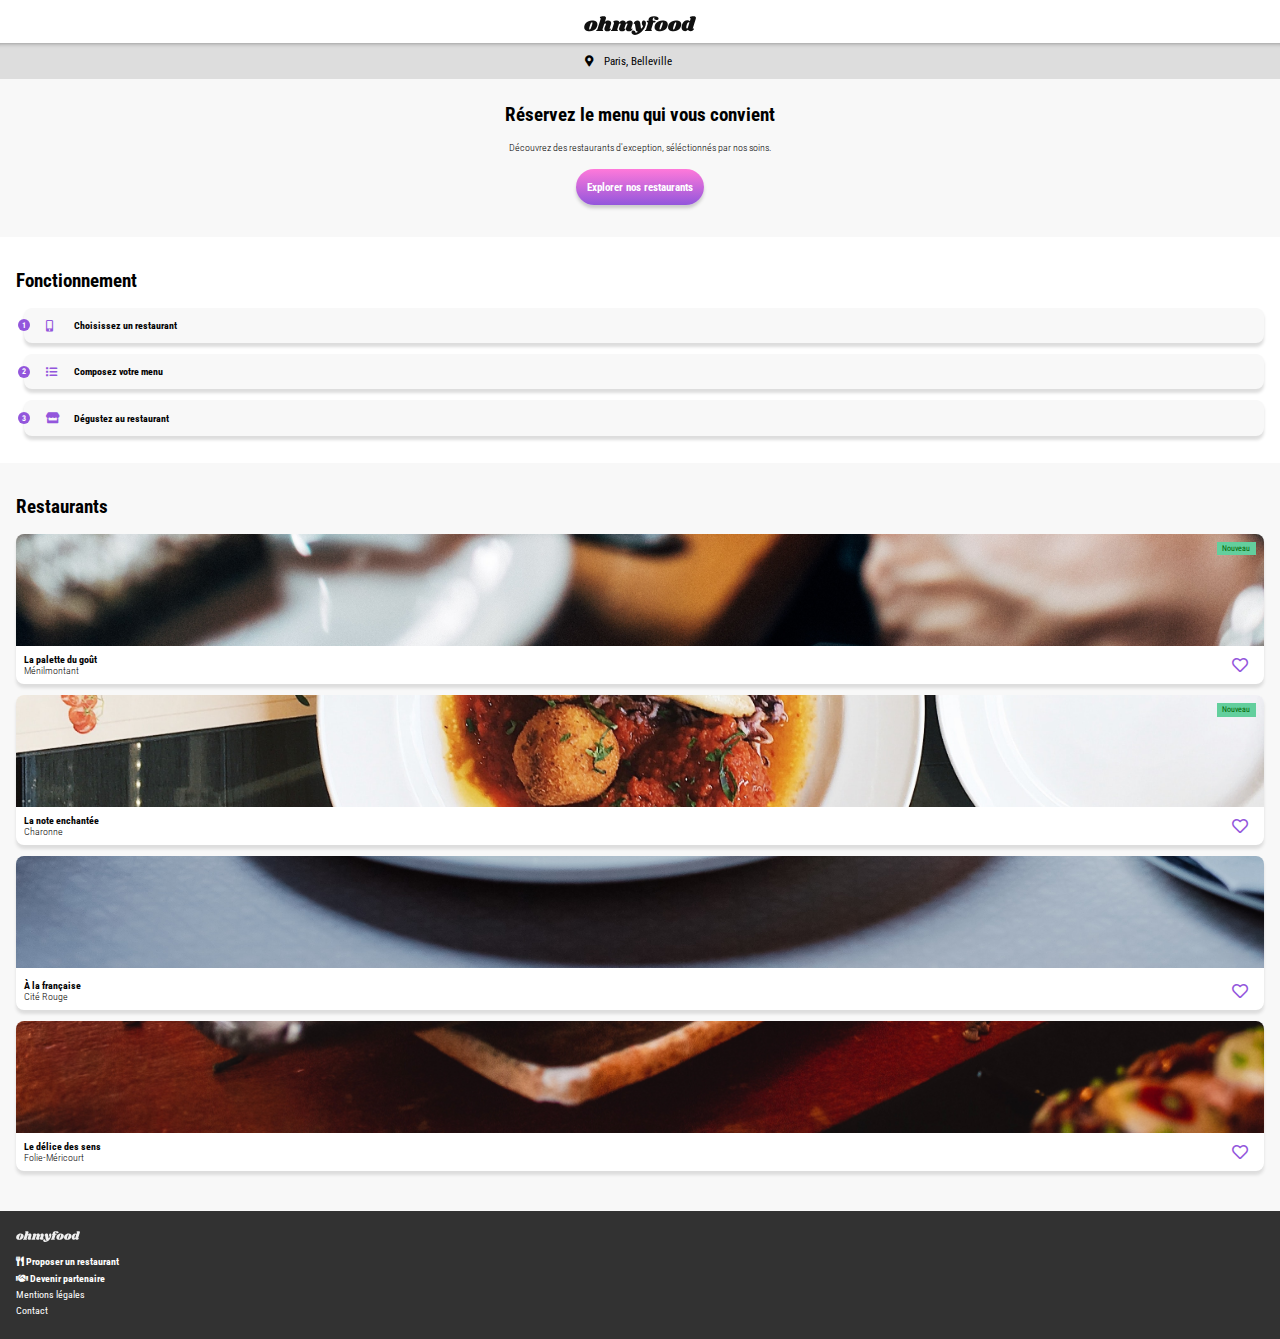
==== index.html @ a422af24 "Accueil-Menu: html/css mobile view" ====
<!doctype html>
<html lang="fr">

<head>
    <meta charset="utf-8">
    <meta name="viewport" content="width=device-width, initial-scale=1">
    <title>Ohmyfood!</title>
    <link rel="stylesheet" href="https://cdnjs.cloudflare.com/ajax/libs/font-awesome/5.15.4/css/all.min.css"
        integrity="sha512-1ycn6IcaQQ40/MKBW2W4Rhis/DbILU74C1vSrLJxCq57o941Ym01SwNsOMqvEBFlcgUa6xLiPY/NS5R+E6ztJQ=="
        crossorigin="anonymous" />
    <link rel="preconnect" href="https://fonts.googleapis.com">
    <link rel="preconnect" href="https://fonts.gstatic.com" crossorigin>
    <link
        href="https://fonts.googleapis.com/css2?family=Roboto:wght@100;300;400;500;700;900&family=Shrikhand&display=swap"
        rel="stylesheet">
    <link rel="stylesheet" href="style.css">
</head>

<body>
    <header>
        <div class="nav">
            <img class="nav_logo" src="images/logo/ohmyfood@2x.svg" alt="logo Ohmyfood">
        </div>
        <div class="localisation">
            <i class="fas fa-map-marker-alt"></i>
            Paris, Belleville
        </div>
    </header>
    <main>
        <section id="explorer">
            <div class="title">
                <h2>Réservez le menu qui vous convient</h2>
                <p>Découvrez des restaurants d'exception, séléctionnés par nos soins.</p>
            </div>
            <a class="btn" href="#restaurants">Explorer nos restaurants</a>
        </section>
        <section id="fonctionnement">
            <h2>Fonctionnement</h2>
            <div class="fonctionnement_div">
                <span class="circle">1</span>
                <i class="fas fa-mobile-alt"></i>
                <h3>Choisissez un restaurant</h3>
            </div>
            <div class="fonctionnement_div">
                <span class="circle">2</span>
                <i class="fas fa-list"></i>
                <h3>Composez votre menu</h3>
            </div>
            <div class="fonctionnement_div">
                <span class="circle">3</span>
                <i class="fas fa-store"></i>
                <h3>Dégustez au restaurant</h3>
            </div>
        </section>
        <section id="restaurants">
            <h2>Restaurants</h2>
            <div class="restaurants">
                <div class="restaurants_card">
                    <div class="restaurants_card_new">
                        Nouveau
                    </div>
                    <img class="restaurants_card_image" src="images/restaurants/jay-wennington-N_Y88TWmGwA-unsplash.jpg"
                        alt="images La palette du goût">
                    <div class="restaurants_card_info">
                        <div class="restaurants_card_info_text">
                            <h3>La palette du goût</h3>
                            <p>Ménilmontant</p>
                        </div>
                        <i class="far fa-heart hrt"><span class="fas fa-heart hrts"></span></i>
                    </div>
                </div>
                <div class="restaurants_card">
                    <div class="restaurants_card_new">
                        Nouveau
                    </div>
                    <img class="restaurants_card_image center" src="images/restaurants/stil-u2Lp8tXIcjw-unsplash.jpg"
                        alt="images La palette du goût">
                    <div class="restaurants_card_info">
                        <div class="restaurants_card_info_text">
                            <h3>La note enchantée</h3>
                            <p>Charonne</p>
                        </div>
                        <i class="far fa-heart hrt"><span class="fas fa-heart hrts"></span></i>
                    </div>
                </div>
                <div class="restaurants_card">
                    <a href="À_la_française.html">
                    <img class="restaurants_card_image" src="images/restaurants/toa-heftiba-DQKerTsQwi0-unsplash.jpg"
                        alt="images La palette du goût">
                    </a>
                    <div class="restaurants_card_info">
                        <a href="À_la_française.html">
                        <div class="restaurants_card_info_text">
                            <h3>À la française</h3>
                            <p>Cité Rouge</p>
                        </div>
                        </a>
                        <i class="far fa-heart hrt"><span class="fas fa-heart hrts"></span></i>
                    </div>
                </div>
                <div class="restaurants_card">
                    <img class="restaurants_card_image"
                        src="images/restaurants/louis-hansel-shotsoflouis-qNBGVyOCY8Q-unsplash.jpg"
                        alt="images La palette du goût">
                    <div class="restaurants_card_info">
                        <div class="restaurants_card_info_text">
                            <h3>Le délice des sens</h3>
                            <p>Folie-Méricourt</p>
                        </div>
                        <i class="far fa-heart hrt"><span class="fas fa-heart hrts"></span></i>
                    </div>
                </div>
            </div>
        </section>
    </main>
    <footer>
        <img src="images/logo/ohmyfood@2x.svg" alt="logo Ohmyfood">
        <ul>
            <li><b><i class="fas fa-utensils"></i> Proposer un restaurant</b></li>
            <li><b><i class="fas fa-handshake"></i> Devenir partenaire</b></li>
            <li>Mentions légales</li>
            <li><a href="mailto:contact@ohmyfood.com">Contact</a></li>
        </ul>
    </footer>
</body>

</html>
---- style.css ----
body {
  margin: 0;
  font-family: Roboto, sans-serif;
  font-stretch: condensed;
}

h2 {
  font-size: 1.2em;
}

h3 {
  font-size: 0.6em;
  margin: 0;
}

p {
  font-size: 0.6em;
  font-weight: 300;
  margin: 0;
}

.nav {
  display: -webkit-box;
  display: -ms-flexbox;
  display: flex;
  -webkit-box-pack: center;
      -ms-flex-pack: center;
          justify-content: center;
  position: relative;
}

.nav i {
  position: absolute;
  left: 1em;
  top: 1.5em;
  color: black;
  font-size: 0.8em;
}

.nav_logo {
  width: 7em;
  padding: 1em 0 0.5em 0;
}

.localisation {
  display: -webkit-box;
  display: -ms-flexbox;
  display: flex;
  background-color: #dddddd;
  -webkit-box-shadow: 0 0.5em 0.5em -0.5em gray inset;
          box-shadow: 0 0.5em 0.5em -0.5em gray inset;
  padding: 1em 2em 1em 0;
  -webkit-box-pack: center;
      -ms-flex-pack: center;
          justify-content: center;
  gap: 1em;
  font-size: 0.7em;
}

main {
  margin: 0;
}

#explorer {
  display: -webkit-box;
  display: -ms-flexbox;
  display: flex;
  -webkit-box-orient: vertical;
  -webkit-box-direction: normal;
      -ms-flex-direction: column;
          flex-direction: column;
  -webkit-box-pack: center;
      -ms-flex-pack: center;
          justify-content: center;
  text-align: center;
  background-color: #f8f8f8;
  padding: 0.5em 1.5em 2em 1.5em;
}

a {
  text-decoration: none;
  color: inherit;
}

.btn {
  color: white;
  font-size: 0.7em;
  font-weight: bold;
  padding: 1em;
  margin: auto;
  margin-top: 1.5em;
  border-radius: 2em;
  background: -webkit-gradient(linear, left top, left bottom, from(#FF79DA), to(#9356DC));
  background: linear-gradient(#FF79DA, #9356DC);
  -webkit-box-shadow: 0 0.3em 0.3em 0em #cccccc;
          box-shadow: 0 0.3em 0.3em 0em #cccccc;
  -webkit-transition: 0.3s ease;
  transition: 0.3s ease;
}

.btn:hover {
  -webkit-transition: 0.3s ease;
  transition: 0.3s ease;
  opacity: 0.8;
  -webkit-box-shadow: 0 0.3em 0.3em 0em #aaaaaa;
          box-shadow: 0 0.3em 0.3em 0em #aaaaaa;
}

#fonctionnement {
  padding: 1em;
  display: -webkit-box;
  display: -ms-flexbox;
  display: flex;
  -webkit-box-orient: vertical;
  -webkit-box-direction: normal;
      -ms-flex-direction: column;
          flex-direction: column;
}

.fonctionnement_div {
  display: -webkit-box;
  display: -ms-flexbox;
  display: flex;
  -webkit-box-align: center;
      -ms-flex-align: center;
          align-items: center;
  gap: 1em;
  border-radius: 0.5em;
  background-color: #f8f8f8;
  -webkit-box-shadow: 0 0.2em 0.2em 0 #dddddd;
          box-shadow: 0 0.2em 0.2em 0 #dddddd;
  height: 2.2em;
  margin-bottom: 0.7em;
  margin-left: 0.5em;
  -webkit-transition: 0.3s ease;
  transition: 0.3s ease;
}

.fonctionnement_div .circle {
  margin-left: -0.7em;
  width: 1.5em;
  height: 1.5em;
  border-radius: 1em;
  background-color: #9356DC;
  display: -webkit-box;
  display: -ms-flexbox;
  display: flex;
  -webkit-box-align: center;
      -ms-flex-align: center;
          align-items: center;
  -webkit-box-pack: center;
      -ms-flex-pack: center;
          justify-content: center;
  color: white;
  font-weight: bold;
  font-size: 0.5em;
}

.fonctionnement_div i {
  width: 1em;
  color: #9356DC;
  font-size: 0.7em;
}

.fonctionnement_div:hover {
  -webkit-box-shadow: 0 0.2em 0.2em 0 #cccccc;
          box-shadow: 0 0.2em 0.2em 0 #cccccc;
  -webkit-transition: 0.3s ease;
  transition: 0.3s ease;
  background-color: #9356DC33;
}

#restaurants {
  background-color: #f8f8f8;
  padding: 1em;
  padding-bottom: 2.5em;
  display: -webkit-box;
  display: -ms-flexbox;
  display: flex;
  -webkit-box-orient: vertical;
  -webkit-box-direction: normal;
      -ms-flex-direction: column;
          flex-direction: column;
}

.restaurants {
  display: -webkit-box;
  display: -ms-flexbox;
  display: flex;
  -webkit-box-orient: vertical;
  -webkit-box-direction: normal;
      -ms-flex-direction: column;
          flex-direction: column;
  gap: 0.7em;
}

.restaurants_card {
  border-radius: 0.5em;
  display: -webkit-box;
  display: -ms-flexbox;
  display: flex;
  -webkit-box-orient: vertical;
  -webkit-box-direction: normal;
      -ms-flex-direction: column;
          flex-direction: column;
  width: 100%;
  position: relative;
  background-color: white;
  -webkit-box-shadow: 0 0.2em 0.2em 0 #dddddd;
          box-shadow: 0 0.2em 0.2em 0 #dddddd;
  -webkit-transition: 0.3s ease;
  transition: 0.3s ease;
}

.restaurants_card_new {
  position: absolute;
  background-color: #63cf9d;
  color: darkgreen;
  font-size: 0.5em;
  padding: 0.3em 0.7em;
  -webkit-box-align: center;
      -ms-flex-align: center;
          align-items: center;
  top: 1em;
  right: 1em;
}

.restaurants_card_image {
  border-top-left-radius: 0.5em;
  border-top-right-radius: 0.5em;
  width: 100%;
  height: 7em;
  -webkit-box-sizing: border-box;
          box-sizing: border-box;
  -o-object-fit: cover;
     object-fit: cover;
  -o-object-position: bottom;
     object-position: bottom;
}

.restaurants_card_image.center {
  -o-object-position: 0 60%;
     object-position: 0 60%;
}

.restaurants_card_info {
  display: -webkit-box;
  display: -ms-flexbox;
  display: flex;
  -webkit-box-pack: justify;
      -ms-flex-pack: justify;
          justify-content: space-between;
  padding: 0.5em 1em 0.5em 0.5em;
  -webkit-box-align: center;
      -ms-flex-align: center;
          align-items: center;
}

.restaurants_card_info_text {
  color: black;
}

.restaurants_card:hover {
  -webkit-box-shadow: 0 0.2em 0.2em 0 #cccccc;
          box-shadow: 0 0.2em 0.2em 0 #cccccc;
  -webkit-transition: 0.3s ease;
  transition: 0.3s ease;
}

.fa-heart {
  color: #9356DC;
  cursor: pointer;
  position: relative;
}

.fa-heart .hrts {
  position: absolute;
  -webkit-transform: scale(0);
          transform: scale(0);
  left: 0;
  -webkit-transition: 0.3s ease;
  transition: 0.3s ease;
}

.fa-heart:hover .hrts {
  -webkit-transform: scale(1);
          transform: scale(1);
  -webkit-transition: 0.3s ease;
  transition: 0.3s ease;
}

footer {
  background-color: #323232;
  color: white;
  padding: 1em;
  height: 6em;
}

footer img {
  -webkit-filter: invert(100%);
          filter: invert(100%);
  width: 4em;
}

footer ul {
  margin: 0.5em 0;
  padding: 0;
}

footer li {
  list-style: none;
  font-size: 0.6em;
  line-height: 1.7em;
  color: white;
}

.menu_image {
  width: 100%;
  -webkit-box-sizing: border-box;
          box-sizing: border-box;
  -o-object-fit: cover;
     object-fit: cover;
}

.menu {
  padding: 1em;
  display: -webkit-box;
  display: -ms-flexbox;
  display: flex;
  -webkit-box-orient: vertical;
  -webkit-box-direction: normal;
      -ms-flex-direction: column;
          flex-direction: column;
  margin-top: -2em;
  background-color: #f8f8f8;
  border-top-left-radius: 2em;
  border-top-right-radius: 2em;
  position: relative;
}

.menu h1 {
  margin-top: 0;
  font-family: "Shrikhand",sans-serif;
  font-size: 1em;
}

.menu_title {
  display: -webkit-box;
  display: -ms-flexbox;
  display: flex;
  -webkit-box-pack: justify;
      -ms-flex-pack: justify;
          justify-content: space-between;
  -webkit-box-align: baseline;
      -ms-flex-align: baseline;
          align-items: baseline;
  padding-right: 0.5em;
  margin-bottom: 0.7em;
}

.menu_part {
  margin-bottom: 1em;
}

.menu_part h2 {
  font-size: 0.6em;
  font-weight: normal;
  margin: 0;
}

.menu_part hr {
  border: none;
  border-top: 2px solid #99E2D0;
  margin: 0.2em 0 0.5em 0;
  width: 1.3em;
}

.menu_div {
  display: -webkit-box;
  display: -ms-flexbox;
  display: flex;
  padding: 0.4em;
  -webkit-box-pack: justify;
      -ms-flex-pack: justify;
          justify-content: space-between;
  gap: 1em;
  border-radius: 0.5em;
  background-color: white;
  -webkit-box-shadow: 0 0.2em 0.2em 0 #dddddd;
          box-shadow: 0 0.2em 0.2em 0 #dddddd;
  margin-bottom: 0.7em;
  -webkit-transition: 0.3s ease;
  transition: 0.3s ease;
}

.menu_div:hover {
  -webkit-box-shadow: 0 0.2em 0.2em 0 #cccccc;
          box-shadow: 0 0.2em 0.2em 0 #cccccc;
  -webkit-transition: 0.3s ease;
  transition: 0.3s ease;
  background-color: #9356DC33;
}

.menu_div_text {
  display: -webkit-box;
  display: -ms-flexbox;
  display: flex;
  -webkit-box-orient: vertical;
  -webkit-box-direction: normal;
      -ms-flex-flow: column;
          flex-flow: column;
  gap: 0.2em;
}

.menu_div p {
  font-size: 0.5em;
}

.menu_div b {
  font-size: 0.5em;
  -ms-flex-item-align: end;
      align-self: flex-end;
}

.menu .btn {
  padding: 0.8em 2.2em;
}
/*# sourceMappingURL=style.css.map */
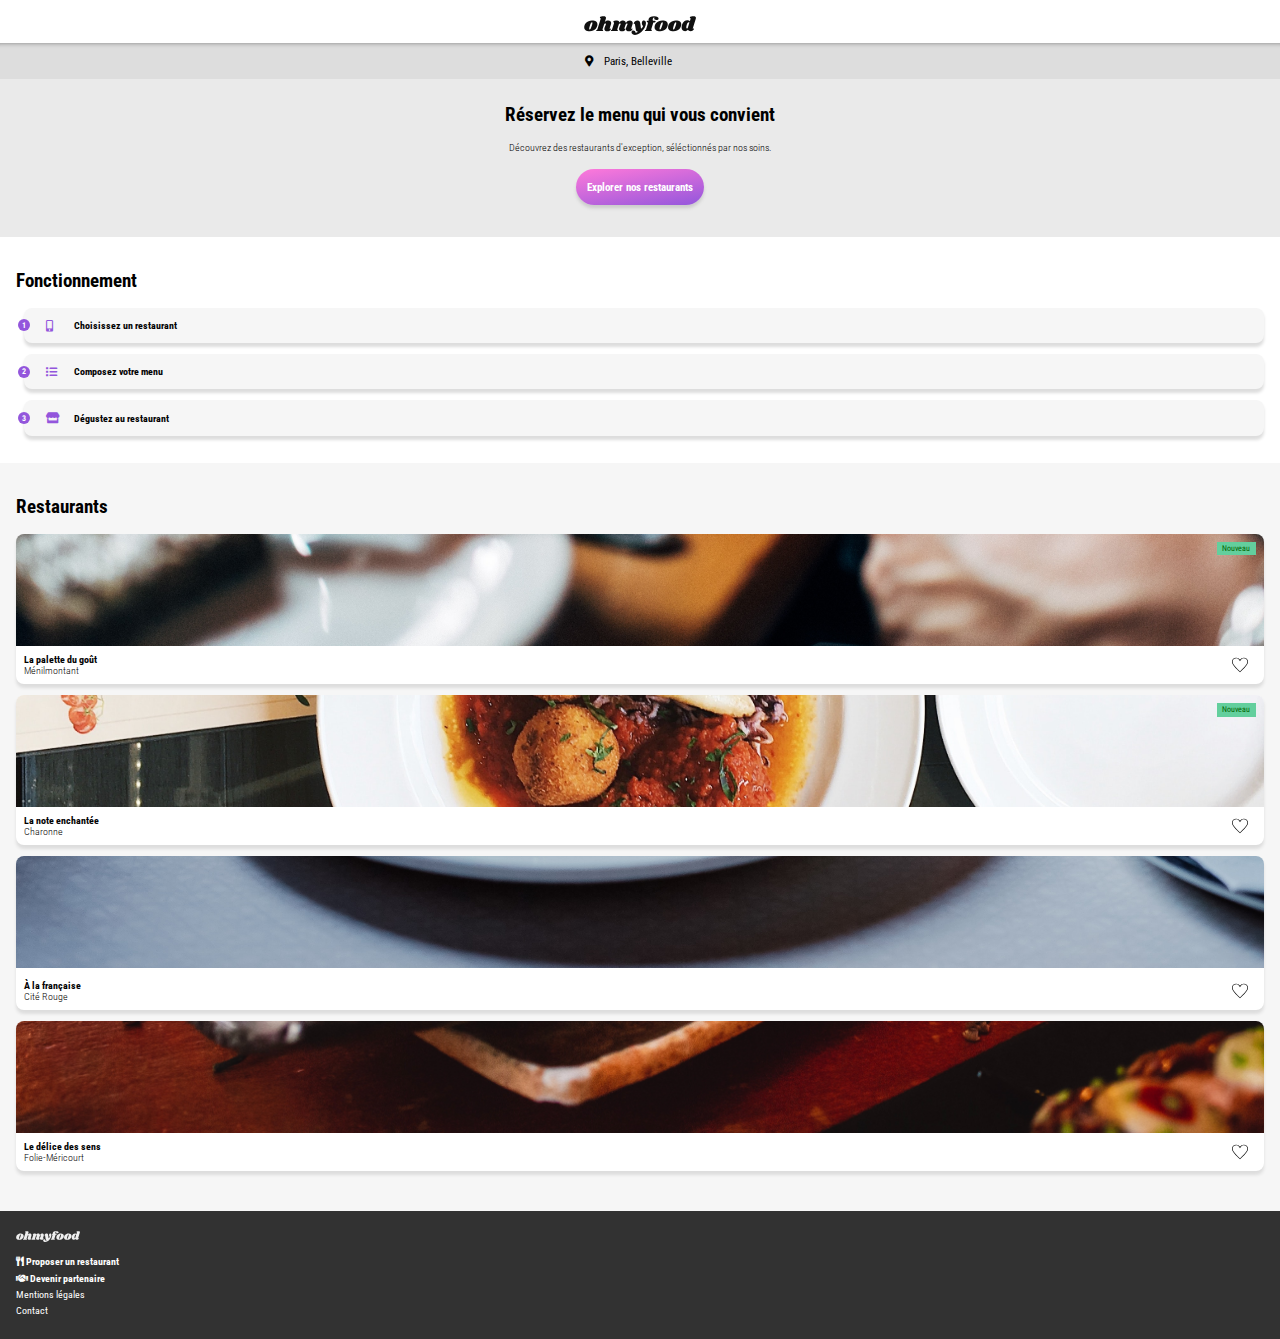
==== commit 066426bf: "Animation: like button" ====
--- a/index.html
+++ b/index.html
@@ -10,8 +10,7 @@
         crossorigin="anonymous" />
     <link rel="preconnect" href="https://fonts.googleapis.com">
     <link rel="preconnect" href="https://fonts.gstatic.com" crossorigin>
-    <link
-        href="https://fonts.googleapis.com/css2?family=Roboto:wght@100;300;400;500;700;900&family=Shrikhand&display=swap"
+    <link href="https://fonts.googleapis.com/css2?family=Roboto:wght@100;300;400;500;700;900&family=Shrikhand&display=swap"
         rel="stylesheet">
     <link rel="stylesheet" href="style.css">
 </head>
@@ -66,7 +65,13 @@
                             <h3>La palette du goût</h3>
                             <p>Ménilmontant</p>
                         </div>
-                        <i class="far fa-heart hrt"><span class="fas fa-heart hrts"></span></i>
+                        <svg class="heart" xmlns="http://www.w3.org/2000/svg" viewBox="0 0 24 22">
+                            <linearGradient id="grad" x1="25%" y1="0%" x2="0%" y2="100%">
+                                <stop class="purple" offset="0%"/>
+                                <stop class="pink" offset="100%"/>
+                            </linearGradient>
+                            <path d="M12 20.593C9.62863 18.26 7.3034 16.0655 5.40613 14C2.79899 11.1617 1 8.56697 1 6.191C1 2.4 4.068 1 6.281 1C7.593 1 10.432 1.501 12 5.457C13.59 1.489 16.464 1.01 17.726 1.01C20.266 1.01 23 2.631 23 6.191C23 8.57718 21.2337 11.1308 18.5902 14C16.7258 16.0234 14.4252 18.2038 12 20.593ZM17.726 0.00999999C15.523 0.00999999 13.28 1.052 12 3.248C10.715 1.042 8.478 0 6.281 0C3.098 0 0 2.187 0 6.191C0 10.852 5.571 15.62 12 22C18.43 15.62 24 10.852 24 6.191C24 2.18 20.905 0.00999999 17.726 0.00999999Z"></path>
+                        </svg>
                     </div>
                 </div>
                 <div class="restaurants_card">
@@ -80,7 +85,13 @@
                             <h3>La note enchantée</h3>
                             <p>Charonne</p>
                         </div>
-                        <i class="far fa-heart hrt"><span class="fas fa-heart hrts"></span></i>
+                        <svg class="heart" xmlns="http://www.w3.org/2000/svg" viewBox="0 0 24 22">
+                            <linearGradient id="grad" x1="25%" y1="0%" x2="0%" y2="100%">
+                                <stop class="purple" offset="0%"/>
+                                <stop class="pink" offset="100%"/>
+                            </linearGradient>
+                            <path d="M12 20.593C9.62863 18.26 7.3034 16.0655 5.40613 14C2.79899 11.1617 1 8.56697 1 6.191C1 2.4 4.068 1 6.281 1C7.593 1 10.432 1.501 12 5.457C13.59 1.489 16.464 1.01 17.726 1.01C20.266 1.01 23 2.631 23 6.191C23 8.57718 21.2337 11.1308 18.5902 14C16.7258 16.0234 14.4252 18.2038 12 20.593ZM17.726 0.00999999C15.523 0.00999999 13.28 1.052 12 3.248C10.715 1.042 8.478 0 6.281 0C3.098 0 0 2.187 0 6.191C0 10.852 5.571 15.62 12 22C18.43 15.62 24 10.852 24 6.191C24 2.18 20.905 0.00999999 17.726 0.00999999Z"></path>
+                        </svg>
                     </div>
                 </div>
                 <div class="restaurants_card">
@@ -95,7 +106,13 @@
                             <p>Cité Rouge</p>
                         </div>
                         </a>
-                        <i class="far fa-heart hrt"><span class="fas fa-heart hrts"></span></i>
+                        <svg class="heart" xmlns="http://www.w3.org/2000/svg" viewBox="0 0 24 22">
+                            <linearGradient id="grad" x1="25%" y1="0%" x2="0%" y2="100%">
+                                <stop class="purple" offset="0%"/>
+                                <stop class="pink" offset="100%"/>
+                            </linearGradient>
+                            <path d="M12 20.593C9.62863 18.26 7.3034 16.0655 5.40613 14C2.79899 11.1617 1 8.56697 1 6.191C1 2.4 4.068 1 6.281 1C7.593 1 10.432 1.501 12 5.457C13.59 1.489 16.464 1.01 17.726 1.01C20.266 1.01 23 2.631 23 6.191C23 8.57718 21.2337 11.1308 18.5902 14C16.7258 16.0234 14.4252 18.2038 12 20.593ZM17.726 0.00999999C15.523 0.00999999 13.28 1.052 12 3.248C10.715 1.042 8.478 0 6.281 0C3.098 0 0 2.187 0 6.191C0 10.852 5.571 15.62 12 22C18.43 15.62 24 10.852 24 6.191C24 2.18 20.905 0.00999999 17.726 0.00999999Z"></path>
+                        </svg>
                     </div>
                 </div>
                 <div class="restaurants_card">
@@ -107,7 +124,13 @@
                             <h3>Le délice des sens</h3>
                             <p>Folie-Méricourt</p>
                         </div>
-                        <i class="far fa-heart hrt"><span class="fas fa-heart hrts"></span></i>
+                        <svg class="heart" xmlns="http://www.w3.org/2000/svg" viewBox="0 0 24 22">
+                            <linearGradient id="grad" x1="25%" y1="0%" x2="0%" y2="100%">
+                                <stop class="purple" offset="0%"/>
+                                <stop class="pink" offset="100%"/>
+                            </linearGradient>
+                            <path d="M12 20.593C9.62863 18.26 7.3034 16.0655 5.40613 14C2.79899 11.1617 1 8.56697 1 6.191C1 2.4 4.068 1 6.281 1C7.593 1 10.432 1.501 12 5.457C13.59 1.489 16.464 1.01 17.726 1.01C20.266 1.01 23 2.631 23 6.191C23 8.57718 21.2337 11.1308 18.5902 14C16.7258 16.0234 14.4252 18.2038 12 20.593ZM17.726 0.00999999C15.523 0.00999999 13.28 1.052 12 3.248C10.715 1.042 8.478 0 6.281 0C3.098 0 0 2.187 0 6.191C0 10.852 5.571 15.62 12 22C18.43 15.62 24 10.852 24 6.191C24 2.18 20.905 0.00999999 17.726 0.00999999Z"></path>
+                        </svg>
                     </div>
                 </div>
             </div>
--- a/style.css
+++ b/style.css
@@ -73,7 +73,7 @@
       -ms-flex-pack: center;
           justify-content: center;
   text-align: center;
-  background-color: #f8f8f8;
+  background-color: #eaeaea;
   padding: 0.5em 1.5em 2em 1.5em;
 }
 
@@ -90,8 +90,7 @@
   margin: auto;
   margin-top: 1.5em;
   border-radius: 2em;
-  background: -webkit-gradient(linear, left top, left bottom, from(#FF79DA), to(#9356DC));
-  background: linear-gradient(#FF79DA, #9356DC);
+  background: linear-gradient(170deg, #FF79DA, #9356DC);
   -webkit-box-shadow: 0 0.3em 0.3em 0em #cccccc;
           box-shadow: 0 0.3em 0.3em 0em #cccccc;
   -webkit-transition: 0.3s ease;
@@ -126,7 +125,7 @@
           align-items: center;
   gap: 1em;
   border-radius: 0.5em;
-  background-color: #f8f8f8;
+  background-color: #f6f6f6;
   -webkit-box-shadow: 0 0.2em 0.2em 0 #dddddd;
           box-shadow: 0 0.2em 0.2em 0 #dddddd;
   height: 2.2em;
@@ -167,11 +166,11 @@
           box-shadow: 0 0.2em 0.2em 0 #cccccc;
   -webkit-transition: 0.3s ease;
   transition: 0.3s ease;
-  background-color: #9356DC33;
+  background-color: #f5edff;
 }
 
 #restaurants {
-  background-color: #f8f8f8;
+  background-color: #f6f6f6;
   padding: 1em;
   padding-bottom: 2.5em;
   display: -webkit-box;
@@ -267,26 +266,67 @@
   transition: 0.3s ease;
 }
 
-.fa-heart {
-  color: #9356DC;
+.heart {
+  margin: auto 0;
   cursor: pointer;
-  position: relative;
-}
-
-.fa-heart .hrts {
-  position: absolute;
-  -webkit-transform: scale(0);
-          transform: scale(0);
-  left: 0;
-  -webkit-transition: 0.3s ease;
-  transition: 0.3s ease;
-}
-
-.fa-heart:hover .hrts {
-  -webkit-transform: scale(1);
-          transform: scale(1);
-  -webkit-transition: 0.3s ease;
-  transition: 0.3s ease;
+  height: 1em;
+  width: 1em;
+}
+
+.heart linearGradient .purple {
+  stop-color: #9356DC;
+}
+
+.heart linearGradient .pink {
+  stop-color: #FF79DA;
+}
+
+.heart:hover path {
+  fill: url("#grad");
+  -webkit-animation: heartAnim 0.3s linear forwards;
+          animation: heartAnim 0.3s linear forwards;
+}
+
+@-webkit-keyframes heartAnim {
+  0% {
+    d: path("M12 20.593C9.62863 18.26 7.3034 16.0655 5.40613 14C2.79899 11.1617 1 8.56697 1 6.191C1 2.4 4.068 1 6.281 1C7.593 1 10.432 1.501 12 5.457C13.59 1.489 16.464 1.01 17.726 1.01C20.266 1.01 23 2.631 23 6.191C23 8.57718 21.2337 11.1308 18.5902 14C16.7258 16.0234 14.4252 18.2038 12 20.593ZM17.726 0.00999999C15.523 0.00999999 13.28 1.052 12 3.248C10.715 1.042 8.478 0 6.281 0C3.098 0 0 2.187 0 6.191C0 10.852 5.571 15.62 12 22C18.43 15.62 24 10.852 24 6.191C24 2.18 20.905 0.00999999 17.726 0.00999999Z");
+  }
+  25% {
+    d: path("M12 15.5C10.5 17.5 6.95587 15.4683 5.5 14C1.89915 10.3684 1 9.11414 1 6.191C1 2.4 4.068 1 6.281 1C7.593 1 10.432 1.501 12 5.457C13.59 1.489 16.464 1.01 17.726 1.01C20.266 1.01 23 2.631 23 6.191C23 9.11768 23.1739 9.29631 19.5 13C18.066 14.4456 14.5 13 12 15.5ZM17.726 0.00999999C15.523 0.00999999 13.28 1.052 12 3.248C10.715 1.042 8.478 0 6.281 0C3.098 0 0 2.187 0 6.191C0 10.852 5.571 15.62 12 22C18.43 15.62 24 10.852 24 6.191C24 2.18 20.905 0.00999999 17.726 0.00999999Z");
+  }
+  50% {
+    d: path("M12.5 9.5C9.5 6.5 6 11 3 9.5C1.5 8.75 1 6.191 1 6.191C1 2.4 4.068 1 6.281 1C7.593 1 10.432 1.501 12 5.457C13.59 1.489 16.464 1.01 17.726 1.01C20.266 1.01 23 2.631 23 6.191C23 6.191 23.5 7 21 11C19.566 12.4456 15 12 12.5 9.5ZM17.726 0.00999999C15.523 0.00999999 13.28 1.052 12 3.248C10.715 1.042 8.478 0 6.281 0C3.098 0 0 2.187 0 6.191C0 10.852 5.571 15.62 12 22C18.43 15.62 24 10.852 24 6.191C24 2.18 20.905 0.00999999 17.726 0.00999999Z");
+  }
+  75% {
+    d: path("M12 6C7.80235 6.61622 7 8.5 3 8C1.51158 7.81395 1 6.191 1 6.191C1 2.4 4.068 1 6.281 1C7.593 1 10.432 1.501 12 5.457C13.59 1.489 16.464 1.01 17.726 1.01C20.266 1.01 22 3.5 22 3.5C22 3.5 23.5 5.457 21 5C19 5 17 5.266 12 6ZM17.726 0.00999999C15.523 0.00999999 13.28 1.052 12 3.248C10.715 1.042 8.478 0 6.281 0C3.098 0 0 2.187 0 6.191C0 10.852 5.571 15.62 12 22C18.43 15.62 24 10.852 24 6.191C24 2.18 20.905 0.00999999 17.726 0.00999999Z");
+  }
+  97% {
+    d: path("M12 5.5C11 5.5 10.5 1.07031 6.281 1.07031C1.781 1.07031 1 6.191 1 6.191C1 2.4 4.068 1 6.281 1C7.593 1 10.432 1.501 12 5.457C13.59 1.489 16.464 1.01 17.726 1.01C20.266 1.01 22 3.5 22 3.5C22 3.5 20 1.19028 17.726 1.19028C13.3194 1.19028 13 5.5 12 5.5ZM17.726 0.00999999C15.523 0.00999999 13.28 1.052 12 3.248C10.715 1.042 8.478 0 6.281 0C3.098 0 0 2.187 0 6.191C0 10.852 5.571 15.62 12 22C18.43 15.62 24 10.852 24 6.191C24 2.18 20.905 0.00999999 17.726 0.00999999Z");
+  }
+  100% {
+    d: path("M17.726 0.00999999C15.523 0.00999999 13.28 1.052 12 3.248C10.715 1.042 8.478 0 6.281 0C3.098 0 0 2.187 0 6.191C0 10.852 5.571 15.62 12 22C18.43 15.62 24 10.852 24 6.191C24 2.18 20.905 0.00999999 17.726 0.00999999Z");
+  }
+}
+
+@keyframes heartAnim {
+  0% {
+    d: path("M12 20.593C9.62863 18.26 7.3034 16.0655 5.40613 14C2.79899 11.1617 1 8.56697 1 6.191C1 2.4 4.068 1 6.281 1C7.593 1 10.432 1.501 12 5.457C13.59 1.489 16.464 1.01 17.726 1.01C20.266 1.01 23 2.631 23 6.191C23 8.57718 21.2337 11.1308 18.5902 14C16.7258 16.0234 14.4252 18.2038 12 20.593ZM17.726 0.00999999C15.523 0.00999999 13.28 1.052 12 3.248C10.715 1.042 8.478 0 6.281 0C3.098 0 0 2.187 0 6.191C0 10.852 5.571 15.62 12 22C18.43 15.62 24 10.852 24 6.191C24 2.18 20.905 0.00999999 17.726 0.00999999Z");
+  }
+  25% {
+    d: path("M12 15.5C10.5 17.5 6.95587 15.4683 5.5 14C1.89915 10.3684 1 9.11414 1 6.191C1 2.4 4.068 1 6.281 1C7.593 1 10.432 1.501 12 5.457C13.59 1.489 16.464 1.01 17.726 1.01C20.266 1.01 23 2.631 23 6.191C23 9.11768 23.1739 9.29631 19.5 13C18.066 14.4456 14.5 13 12 15.5ZM17.726 0.00999999C15.523 0.00999999 13.28 1.052 12 3.248C10.715 1.042 8.478 0 6.281 0C3.098 0 0 2.187 0 6.191C0 10.852 5.571 15.62 12 22C18.43 15.62 24 10.852 24 6.191C24 2.18 20.905 0.00999999 17.726 0.00999999Z");
+  }
+  50% {
+    d: path("M12.5 9.5C9.5 6.5 6 11 3 9.5C1.5 8.75 1 6.191 1 6.191C1 2.4 4.068 1 6.281 1C7.593 1 10.432 1.501 12 5.457C13.59 1.489 16.464 1.01 17.726 1.01C20.266 1.01 23 2.631 23 6.191C23 6.191 23.5 7 21 11C19.566 12.4456 15 12 12.5 9.5ZM17.726 0.00999999C15.523 0.00999999 13.28 1.052 12 3.248C10.715 1.042 8.478 0 6.281 0C3.098 0 0 2.187 0 6.191C0 10.852 5.571 15.62 12 22C18.43 15.62 24 10.852 24 6.191C24 2.18 20.905 0.00999999 17.726 0.00999999Z");
+  }
+  75% {
+    d: path("M12 6C7.80235 6.61622 7 8.5 3 8C1.51158 7.81395 1 6.191 1 6.191C1 2.4 4.068 1 6.281 1C7.593 1 10.432 1.501 12 5.457C13.59 1.489 16.464 1.01 17.726 1.01C20.266 1.01 22 3.5 22 3.5C22 3.5 23.5 5.457 21 5C19 5 17 5.266 12 6ZM17.726 0.00999999C15.523 0.00999999 13.28 1.052 12 3.248C10.715 1.042 8.478 0 6.281 0C3.098 0 0 2.187 0 6.191C0 10.852 5.571 15.62 12 22C18.43 15.62 24 10.852 24 6.191C24 2.18 20.905 0.00999999 17.726 0.00999999Z");
+  }
+  97% {
+    d: path("M12 5.5C11 5.5 10.5 1.07031 6.281 1.07031C1.781 1.07031 1 6.191 1 6.191C1 2.4 4.068 1 6.281 1C7.593 1 10.432 1.501 12 5.457C13.59 1.489 16.464 1.01 17.726 1.01C20.266 1.01 22 3.5 22 3.5C22 3.5 20 1.19028 17.726 1.19028C13.3194 1.19028 13 5.5 12 5.5ZM17.726 0.00999999C15.523 0.00999999 13.28 1.052 12 3.248C10.715 1.042 8.478 0 6.281 0C3.098 0 0 2.187 0 6.191C0 10.852 5.571 15.62 12 22C18.43 15.62 24 10.852 24 6.191C24 2.18 20.905 0.00999999 17.726 0.00999999Z");
+  }
+  100% {
+    d: path("M17.726 0.00999999C15.523 0.00999999 13.28 1.052 12 3.248C10.715 1.042 8.478 0 6.281 0C3.098 0 0 2.187 0 6.191C0 10.852 5.571 15.62 12 22C18.43 15.62 24 10.852 24 6.191C24 2.18 20.905 0.00999999 17.726 0.00999999Z");
+  }
 }
 
 footer {
@@ -324,6 +364,7 @@
 
 .menu {
   padding: 1em;
+  padding-bottom: 3em;
   display: -webkit-box;
   display: -ms-flexbox;
   display: flex;
@@ -332,14 +373,14 @@
       -ms-flex-direction: column;
           flex-direction: column;
   margin-top: -2em;
-  background-color: #f8f8f8;
+  background-color: #f6f6f6;
   border-top-left-radius: 2em;
   border-top-right-radius: 2em;
   position: relative;
 }
 
 .menu h1 {
-  margin-top: 0;
+  margin: 0;
   font-family: "Shrikhand",sans-serif;
   font-size: 1em;
 }
@@ -355,7 +396,7 @@
       -ms-flex-align: baseline;
           align-items: baseline;
   padding-right: 0.5em;
-  margin-bottom: 0.7em;
+  margin-bottom: 1.2em;
 }
 
 .menu_part {
@@ -398,7 +439,6 @@
           box-shadow: 0 0.2em 0.2em 0 #cccccc;
   -webkit-transition: 0.3s ease;
   transition: 0.3s ease;
-  background-color: #9356DC33;
 }
 
 .menu_div_text {
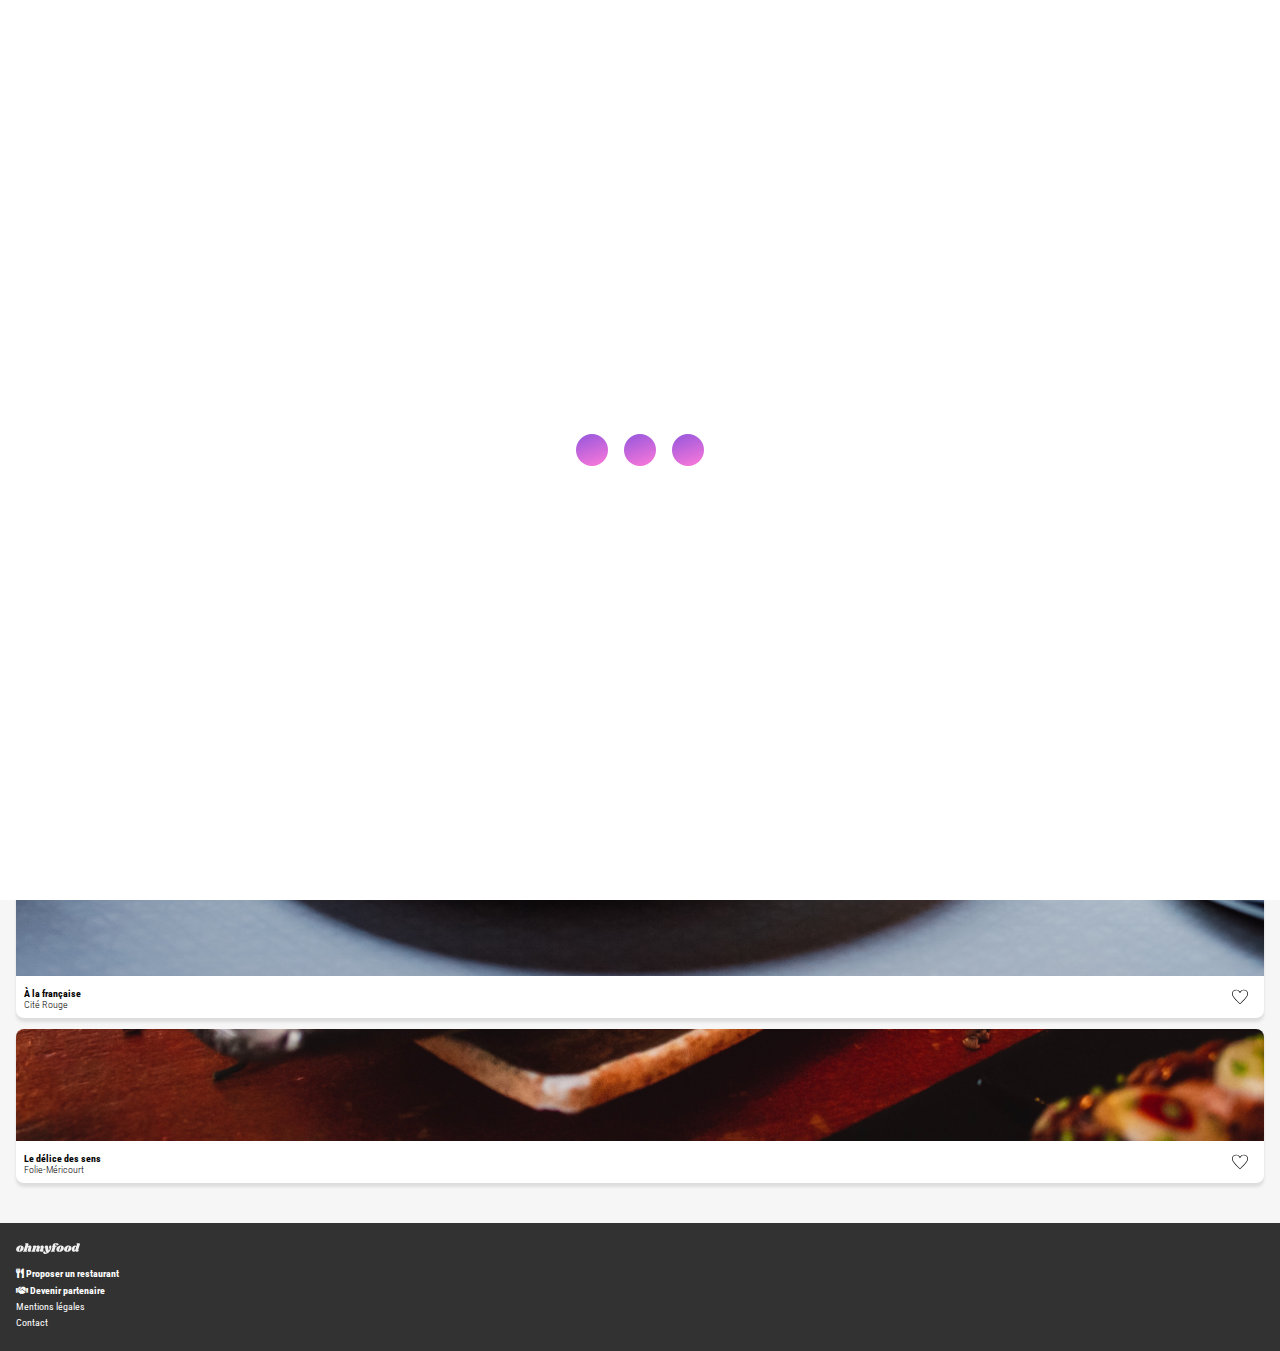
==== commit ed858e74: "Animation: page loader" ====
--- a/index.html
+++ b/index.html
@@ -16,6 +16,13 @@
 </head>
 
 <body>
+    <div id="preload">
+        <div id="loader">
+            <div></div>
+            <div></div>
+            <div></div>
+        </div>
+    </div>
     <header>
         <div class="nav">
             <img class="nav_logo" src="images/logo/ohmyfood@2x.svg" alt="logo Ohmyfood">
@@ -55,6 +62,7 @@
             <h2>Restaurants</h2>
             <div class="restaurants">
                 <div class="restaurants_card">
+                    <a href="À_la_française.html">
                     <div class="restaurants_card_new">
                         Nouveau
                     </div>
@@ -65,16 +73,18 @@
                             <h3>La palette du goût</h3>
                             <p>Ménilmontant</p>
                         </div>
-                        <svg class="heart" xmlns="http://www.w3.org/2000/svg" viewBox="0 0 24 22">
-                            <linearGradient id="grad" x1="25%" y1="0%" x2="0%" y2="100%">
-                                <stop class="purple" offset="0%"/>
-                                <stop class="pink" offset="100%"/>
-                            </linearGradient>
-                            <path d="M12 20.593C9.62863 18.26 7.3034 16.0655 5.40613 14C2.79899 11.1617 1 8.56697 1 6.191C1 2.4 4.068 1 6.281 1C7.593 1 10.432 1.501 12 5.457C13.59 1.489 16.464 1.01 17.726 1.01C20.266 1.01 23 2.631 23 6.191C23 8.57718 21.2337 11.1308 18.5902 14C16.7258 16.0234 14.4252 18.2038 12 20.593ZM17.726 0.00999999C15.523 0.00999999 13.28 1.052 12 3.248C10.715 1.042 8.478 0 6.281 0C3.098 0 0 2.187 0 6.191C0 10.852 5.571 15.62 12 22C18.43 15.62 24 10.852 24 6.191C24 2.18 20.905 0.00999999 17.726 0.00999999Z"></path>
-                        </svg>
                     </div>
+                    </a>
+                    <svg class="heart" xmlns="http://www.w3.org/2000/svg" viewBox="0 0 24 22">
+                        <linearGradient id="grad" x1="25%" y1="0%" x2="0%" y2="100%">
+                            <stop class="purple" offset="0%"/>
+                            <stop class="pink" offset="100%"/>
+                        </linearGradient>
+                        <path d="M12 20.593C9.62863 18.26 7.3034 16.0655 5.40613 14C2.79899 11.1617 1 8.56697 1 6.191C1 2.4 4.068 1 6.281 1C7.593 1 10.432 1.501 12 5.457C13.59 1.489 16.464 1.01 17.726 1.01C20.266 1.01 23 2.631 23 6.191C23 8.57718 21.2337 11.1308 18.5902 14C16.7258 16.0234 14.4252 18.2038 12 20.593ZM17.726 0.00999999C15.523 0.00999999 13.28 1.052 12 3.248C10.715 1.042 8.478 0 6.281 0C3.098 0 0 2.187 0 6.191C0 10.852 5.571 15.62 12 22C18.43 15.62 24 10.852 24 6.191C24 2.18 20.905 0.00999999 17.726 0.00999999Z"></path>
+                    </svg>
                 </div>
                 <div class="restaurants_card">
+                    <a href="À_la_française.html">
                     <div class="restaurants_card_new">
                         Nouveau
                     </div>
@@ -85,37 +95,37 @@
                             <h3>La note enchantée</h3>
                             <p>Charonne</p>
                         </div>
-                        <svg class="heart" xmlns="http://www.w3.org/2000/svg" viewBox="0 0 24 22">
-                            <linearGradient id="grad" x1="25%" y1="0%" x2="0%" y2="100%">
-                                <stop class="purple" offset="0%"/>
-                                <stop class="pink" offset="100%"/>
-                            </linearGradient>
-                            <path d="M12 20.593C9.62863 18.26 7.3034 16.0655 5.40613 14C2.79899 11.1617 1 8.56697 1 6.191C1 2.4 4.068 1 6.281 1C7.593 1 10.432 1.501 12 5.457C13.59 1.489 16.464 1.01 17.726 1.01C20.266 1.01 23 2.631 23 6.191C23 8.57718 21.2337 11.1308 18.5902 14C16.7258 16.0234 14.4252 18.2038 12 20.593ZM17.726 0.00999999C15.523 0.00999999 13.28 1.052 12 3.248C10.715 1.042 8.478 0 6.281 0C3.098 0 0 2.187 0 6.191C0 10.852 5.571 15.62 12 22C18.43 15.62 24 10.852 24 6.191C24 2.18 20.905 0.00999999 17.726 0.00999999Z"></path>
-                        </svg>
                     </div>
+                    </a>
+                    <svg class="heart" xmlns="http://www.w3.org/2000/svg" viewBox="0 0 24 22">
+                        <linearGradient id="grad" x1="25%" y1="0%" x2="0%" y2="100%">
+                            <stop class="purple" offset="0%"/>
+                            <stop class="pink" offset="100%"/>
+                        </linearGradient>
+                        <path d="M12 20.593C9.62863 18.26 7.3034 16.0655 5.40613 14C2.79899 11.1617 1 8.56697 1 6.191C1 2.4 4.068 1 6.281 1C7.593 1 10.432 1.501 12 5.457C13.59 1.489 16.464 1.01 17.726 1.01C20.266 1.01 23 2.631 23 6.191C23 8.57718 21.2337 11.1308 18.5902 14C16.7258 16.0234 14.4252 18.2038 12 20.593ZM17.726 0.00999999C15.523 0.00999999 13.28 1.052 12 3.248C10.715 1.042 8.478 0 6.281 0C3.098 0 0 2.187 0 6.191C0 10.852 5.571 15.62 12 22C18.43 15.62 24 10.852 24 6.191C24 2.18 20.905 0.00999999 17.726 0.00999999Z"></path>
+                    </svg>
                 </div>
                 <div class="restaurants_card">
                     <a href="À_la_française.html">
                     <img class="restaurants_card_image" src="images/restaurants/toa-heftiba-DQKerTsQwi0-unsplash.jpg"
                         alt="images La palette du goût">
-                    </a>
                     <div class="restaurants_card_info">
-                        <a href="À_la_française.html">
                         <div class="restaurants_card_info_text">
                             <h3>À la française</h3>
                             <p>Cité Rouge</p>
                         </div>
-                        </a>
-                        <svg class="heart" xmlns="http://www.w3.org/2000/svg" viewBox="0 0 24 22">
-                            <linearGradient id="grad" x1="25%" y1="0%" x2="0%" y2="100%">
-                                <stop class="purple" offset="0%"/>
-                                <stop class="pink" offset="100%"/>
-                            </linearGradient>
-                            <path d="M12 20.593C9.62863 18.26 7.3034 16.0655 5.40613 14C2.79899 11.1617 1 8.56697 1 6.191C1 2.4 4.068 1 6.281 1C7.593 1 10.432 1.501 12 5.457C13.59 1.489 16.464 1.01 17.726 1.01C20.266 1.01 23 2.631 23 6.191C23 8.57718 21.2337 11.1308 18.5902 14C16.7258 16.0234 14.4252 18.2038 12 20.593ZM17.726 0.00999999C15.523 0.00999999 13.28 1.052 12 3.248C10.715 1.042 8.478 0 6.281 0C3.098 0 0 2.187 0 6.191C0 10.852 5.571 15.62 12 22C18.43 15.62 24 10.852 24 6.191C24 2.18 20.905 0.00999999 17.726 0.00999999Z"></path>
-                        </svg>
                     </div>
+                    </a>
+                    <svg class="heart" xmlns="http://www.w3.org/2000/svg" viewBox="0 0 24 22">
+                        <linearGradient id="grad" x1="25%" y1="0%" x2="0%" y2="100%">
+                            <stop class="purple" offset="0%"/>
+                            <stop class="pink" offset="100%"/>
+                        </linearGradient>
+                        <path d="M12 20.593C9.62863 18.26 7.3034 16.0655 5.40613 14C2.79899 11.1617 1 8.56697 1 6.191C1 2.4 4.068 1 6.281 1C7.593 1 10.432 1.501 12 5.457C13.59 1.489 16.464 1.01 17.726 1.01C20.266 1.01 23 2.631 23 6.191C23 8.57718 21.2337 11.1308 18.5902 14C16.7258 16.0234 14.4252 18.2038 12 20.593ZM17.726 0.00999999C15.523 0.00999999 13.28 1.052 12 3.248C10.715 1.042 8.478 0 6.281 0C3.098 0 0 2.187 0 6.191C0 10.852 5.571 15.62 12 22C18.43 15.62 24 10.852 24 6.191C24 2.18 20.905 0.00999999 17.726 0.00999999Z"></path>
+                    </svg>
                 </div>
                 <div class="restaurants_card">
+                    <a href="À_la_française.html">
                     <img class="restaurants_card_image"
                         src="images/restaurants/louis-hansel-shotsoflouis-qNBGVyOCY8Q-unsplash.jpg"
                         alt="images La palette du goût">
@@ -124,14 +134,15 @@
                             <h3>Le délice des sens</h3>
                             <p>Folie-Méricourt</p>
                         </div>
-                        <svg class="heart" xmlns="http://www.w3.org/2000/svg" viewBox="0 0 24 22">
-                            <linearGradient id="grad" x1="25%" y1="0%" x2="0%" y2="100%">
-                                <stop class="purple" offset="0%"/>
-                                <stop class="pink" offset="100%"/>
-                            </linearGradient>
-                            <path d="M12 20.593C9.62863 18.26 7.3034 16.0655 5.40613 14C2.79899 11.1617 1 8.56697 1 6.191C1 2.4 4.068 1 6.281 1C7.593 1 10.432 1.501 12 5.457C13.59 1.489 16.464 1.01 17.726 1.01C20.266 1.01 23 2.631 23 6.191C23 8.57718 21.2337 11.1308 18.5902 14C16.7258 16.0234 14.4252 18.2038 12 20.593ZM17.726 0.00999999C15.523 0.00999999 13.28 1.052 12 3.248C10.715 1.042 8.478 0 6.281 0C3.098 0 0 2.187 0 6.191C0 10.852 5.571 15.62 12 22C18.43 15.62 24 10.852 24 6.191C24 2.18 20.905 0.00999999 17.726 0.00999999Z"></path>
-                        </svg>
                     </div>
+                    </a>
+                    <svg class="heart" xmlns="http://www.w3.org/2000/svg" viewBox="0 0 24 22">
+                        <linearGradient id="grad" x1="25%" y1="0%" x2="0%" y2="100%">
+                            <stop class="purple" offset="0%"/>
+                            <stop class="pink" offset="100%"/>
+                        </linearGradient>
+                        <path d="M12 20.593C9.62863 18.26 7.3034 16.0655 5.40613 14C2.79899 11.1617 1 8.56697 1 6.191C1 2.4 4.068 1 6.281 1C7.593 1 10.432 1.501 12 5.457C13.59 1.489 16.464 1.01 17.726 1.01C20.266 1.01 23 2.631 23 6.191C23 8.57718 21.2337 11.1308 18.5902 14C16.7258 16.0234 14.4252 18.2038 12 20.593ZM17.726 0.00999999C15.523 0.00999999 13.28 1.052 12 3.248C10.715 1.042 8.478 0 6.281 0C3.098 0 0 2.187 0 6.191C0 10.852 5.571 15.62 12 22C18.43 15.62 24 10.852 24 6.191C24 2.18 20.905 0.00999999 17.726 0.00999999Z"></path>
+                    </svg>
                 </div>
             </div>
         </section>
--- a/style.css
+++ b/style.css
@@ -1,3 +1,97 @@
+#preload {
+  display: -webkit-box;
+  display: -ms-flexbox;
+  display: flex;
+  position: fixed;
+  -webkit-box-align: center;
+      -ms-flex-align: center;
+          align-items: center;
+  -webkit-box-pack: center;
+      -ms-flex-pack: center;
+          justify-content: center;
+  width: 100%;
+  height: 100%;
+  background: white;
+  z-index: 10;
+  -webkit-animation: fade 0.5s 2s forwards;
+          animation: fade 0.5s 2s forwards;
+}
+
+#preload #loader {
+  width: 100%;
+  display: -webkit-box;
+  display: -ms-flexbox;
+  display: flex;
+  -webkit-box-pack: center;
+      -ms-flex-pack: center;
+          justify-content: center;
+}
+
+#preload #loader div {
+  background: linear-gradient(160deg, #9356DC, #FF79DA);
+  width: 2em;
+  height: 2em;
+  margin: 0.5em;
+  border-radius: 100%;
+  -webkit-animation: ball 0.75s infinite linear;
+          animation: ball 0.75s infinite linear;
+}
+
+#preload #loader div:nth-child(1) {
+  -webkit-animation-delay: 0.25s;
+          animation-delay: 0.25s;
+}
+
+#preload #loader div:nth-child(2) {
+  -webkit-animation-delay: 0.5s;
+          animation-delay: 0.5s;
+}
+
+#preload #loader div:nth-child(3) {
+  -webkit-animation-delay: 0.75s;
+          animation-delay: 0.75s;
+}
+
+@-webkit-keyframes fade {
+  to {
+    opacity: 0;
+    visibility: hidden;
+  }
+}
+
+@keyframes fade {
+  to {
+    opacity: 0;
+    visibility: hidden;
+  }
+}
+
+@-webkit-keyframes ball {
+  50% {
+    opacity: 0.2;
+    -webkit-transform: scale(0.75);
+            transform: scale(0.75);
+  }
+  100% {
+    opacity: 1;
+    -webkit-transform: scale(1);
+            transform: scale(1);
+  }
+}
+
+@keyframes ball {
+  50% {
+    opacity: 0.2;
+    -webkit-transform: scale(0.75);
+            transform: scale(0.75);
+  }
+  100% {
+    opacity: 1;
+    -webkit-transform: scale(1);
+            transform: scale(1);
+  }
+}
+
 body {
   margin: 0;
   font-family: Roboto, sans-serif;
@@ -100,7 +194,7 @@
 .btn:hover {
   -webkit-transition: 0.3s ease;
   transition: 0.3s ease;
-  opacity: 0.8;
+  opacity: 0.75;
   -webkit-box-shadow: 0 0.3em 0.3em 0em #aaaaaa;
           box-shadow: 0 0.3em 0.3em 0em #aaaaaa;
 }
@@ -266,6 +360,12 @@
   transition: 0.3s ease;
 }
 
+.restaurants_card svg {
+  position: absolute;
+  bottom: 0.8em;
+  right: 1em;
+}
+
 .heart {
   margin: auto 0;
   cursor: pointer;
@@ -417,49 +517,109 @@
 }
 
 .menu_div {
-  display: -webkit-box;
-  display: -ms-flexbox;
-  display: flex;
-  padding: 0.4em;
-  -webkit-box-pack: justify;
-      -ms-flex-pack: justify;
-          justify-content: space-between;
-  gap: 1em;
+  cursor: pointer;
+  display: -webkit-box;
+  display: -ms-flexbox;
+  display: flex;
   border-radius: 0.5em;
   background-color: white;
   -webkit-box-shadow: 0 0.2em 0.2em 0 #dddddd;
           box-shadow: 0 0.2em 0.2em 0 #dddddd;
-  margin-bottom: 0.7em;
-  -webkit-transition: 0.3s ease;
-  transition: 0.3s ease;
+  margin-bottom: 0.5em;
+  -webkit-transition: 0.3s linear;
+  transition: 0.3s linear;
+  overflow: hidden;
 }
 
 .menu_div:hover {
   -webkit-box-shadow: 0 0.2em 0.2em 0 #cccccc;
           box-shadow: 0 0.2em 0.2em 0 #cccccc;
-  -webkit-transition: 0.3s ease;
-  transition: 0.3s ease;
+  -webkit-transition: 0.5s linear;
+  transition: 0.5s linear;
+}
+
+.menu_div:hover .menu_div_text {
+  -webkit-transition: 0.3s linear 0.1s;
+  transition: 0.3s linear 0.1s;
+  min-width: 100px;
+}
+
+.menu_div:hover .menu_div_price {
+  min-width: 11%;
+  margin-left: 0;
+  -webkit-transition: 0.3s linear;
+  transition: 0.3s linear;
+}
+
+.menu_div:hover i {
+  -webkit-transform: rotate(360deg);
+          transform: rotate(360deg);
+  -webkit-transition: 0.4s linear;
+  transition: 0.4s linear;
 }
 
 .menu_div_text {
-  display: -webkit-box;
-  display: -ms-flexbox;
-  display: flex;
   -webkit-box-orient: vertical;
   -webkit-box-direction: normal;
       -ms-flex-flow: column;
           flex-flow: column;
   gap: 0.2em;
+  margin: 7px;
+  margin-right: 0;
+  white-space: nowrap;
+  min-width: 80%;
+  width: 100%;
+  -webkit-transition: 0.5s linear;
+  transition: 0.5s linear;
+}
+
+.menu_div_text h3 {
+  text-overflow: ellipsis;
+  overflow: hidden;
 }
 
 .menu_div p {
   font-size: 0.5em;
-}
-
-.menu_div b {
+  overflow: hidden;
+  text-overflow: ellipsis;
+}
+
+.menu_div_price {
   font-size: 0.5em;
-  -ms-flex-item-align: end;
-      align-self: flex-end;
+  font-weight: bold;
+  display: -webkit-box;
+  display: -ms-flexbox;
+  display: flex;
+  -webkit-box-align: end;
+      -ms-flex-align: end;
+          align-items: flex-end;
+  -webkit-box-pack: center;
+      -ms-flex-pack: center;
+          justify-content: center;
+  margin: 7px 5px;
+  min-width: 15%;
+  -webkit-transition: 0.3s linear 0.3s;
+  transition: 0.3s linear 0.3s;
+}
+
+.menu_div_select {
+  background-color: #99E2D0;
+  display: -webkit-box;
+  display: -ms-flexbox;
+  display: flex;
+  -webkit-box-align: center;
+      -ms-flex-align: center;
+          align-items: center;
+  color: white;
+  -webkit-box-pack: center;
+      -ms-flex-pack: center;
+          justify-content: center;
+  border-top-right-radius: 0.5em;
+  border-bottom-right-radius: 0.5em;
+  min-width: 3em;
+  font-size: 0.8em;
+  -webkit-transition: 0.5s ease;
+  transition: 0.5s ease;
 }
 
 .menu .btn {
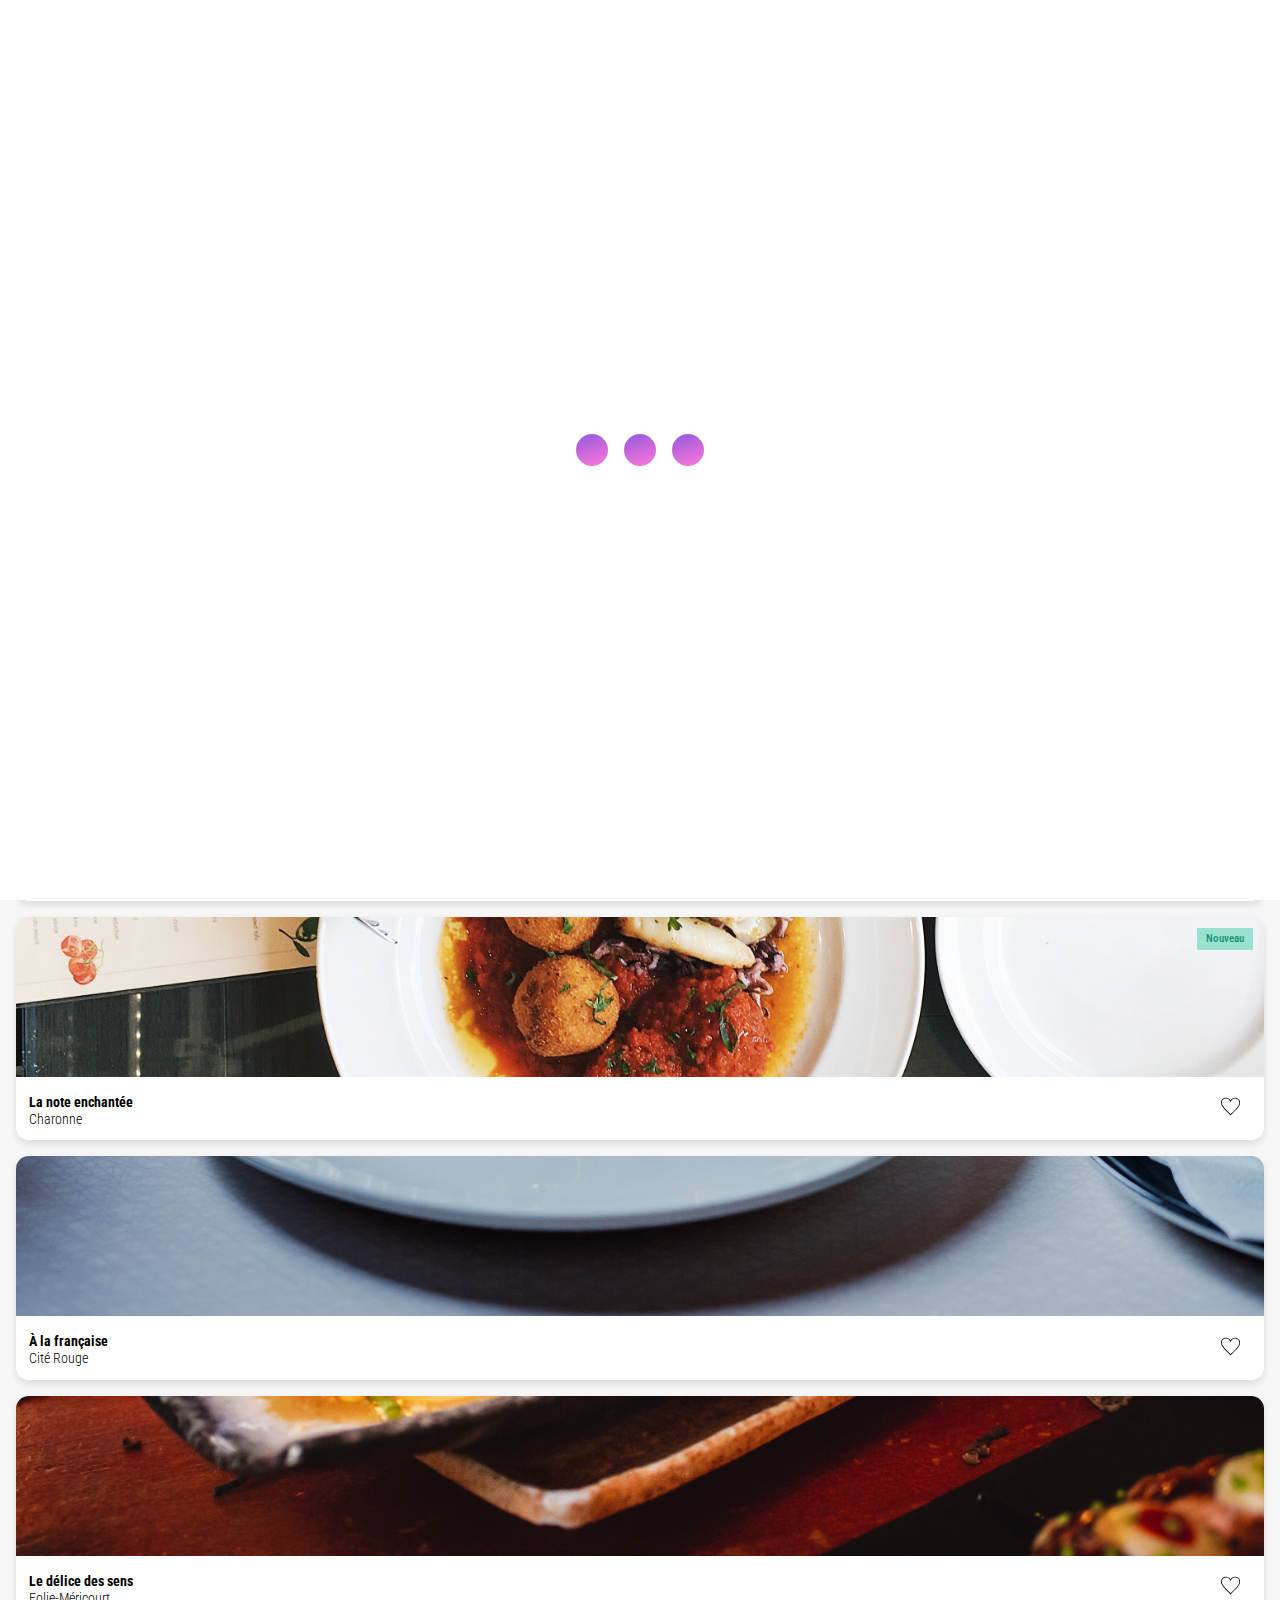
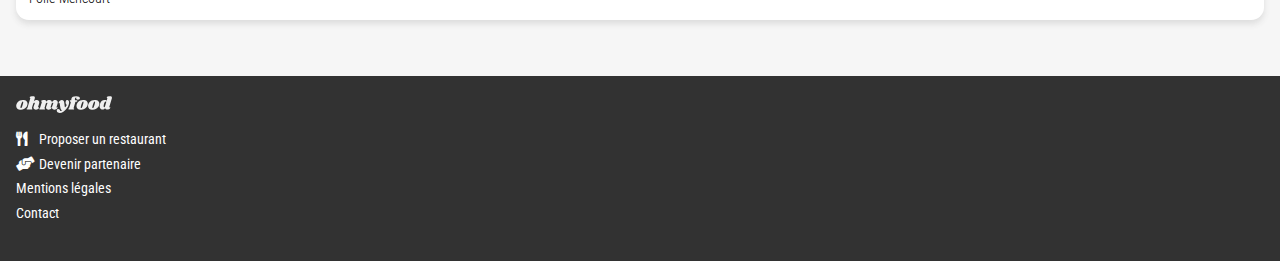
==== commit a507dea5: "Accueil-Menu: CSS correction mobile-view" ====
--- a/index.html
+++ b/index.html
@@ -33,7 +33,7 @@
         </div>
     </header>
     <main>
-        <section id="explorer">
+        <section id="explorer" class="grey">
             <div class="title">
                 <h2>Réservez le menu qui vous convient</h2>
                 <p>Découvrez des restaurants d'exception, séléctionnés par nos soins.</p>
@@ -42,23 +42,25 @@
         </section>
         <section id="fonctionnement">
             <h2>Fonctionnement</h2>
-            <div class="fonctionnement_div">
-                <span class="circle">1</span>
-                <i class="fas fa-mobile-alt"></i>
-                <h3>Choisissez un restaurant</h3>
-            </div>
-            <div class="fonctionnement_div">
-                <span class="circle">2</span>
-                <i class="fas fa-list"></i>
-                <h3>Composez votre menu</h3>
-            </div>
-            <div class="fonctionnement_div">
-                <span class="circle">3</span>
-                <i class="fas fa-store"></i>
-                <h3>Dégustez au restaurant</h3>
+            <div class="fonctionnement">
+                <div class="fonctionnement_div">
+                    <span class="circle">1</span>
+                    <i class="fas fa-mobile-alt"></i>
+                    <h3>Choisissez un restaurant</h3>
+                </div>
+                <div class="fonctionnement_div">
+                    <span class="circle">2</span>
+                    <i class="fas fa-list"></i>
+                    <h3>Composez votre menu</h3>
+                </div>
+                <div class="fonctionnement_div">
+                    <span class="circle">3</span>
+                    <i class="fas fa-store"></i>
+                    <h3>Dégustez au restaurant</h3>
+                </div>
             </div>
         </section>
-        <section id="restaurants">
+        <section id="restaurants" class="grey">
             <h2>Restaurants</h2>
             <div class="restaurants">
                 <div class="restaurants_card">
@@ -150,8 +152,8 @@
     <footer>
         <img src="images/logo/ohmyfood@2x.svg" alt="logo Ohmyfood">
         <ul>
-            <li><b><i class="fas fa-utensils"></i> Proposer un restaurant</b></li>
-            <li><b><i class="fas fa-handshake"></i> Devenir partenaire</b></li>
+            <li><i class="fas fa-utensils"></i> Proposer un restaurant</li>
+            <li><i class="fas fa-hands-helping"></i>    Devenir partenaire</li>
             <li>Mentions légales</li>
             <li><a href="mailto:contact@ohmyfood.com">Contact</a></li>
         </ul>
--- a/style.css
+++ b/style.css
@@ -99,16 +99,17 @@
 }
 
 h2 {
-  font-size: 1.2em;
+  font-size: 1.5em;
+  margin-bottom: 0.3em;
 }
 
 h3 {
-  font-size: 0.6em;
+  font-size: 0.9em;
   margin: 0;
 }
 
 p {
-  font-size: 0.6em;
+  font-size: 0.9em;
   font-weight: 300;
   margin: 0;
 }
@@ -125,14 +126,14 @@
 
 .nav i {
   position: absolute;
-  left: 1em;
-  top: 1.5em;
+  left: 1.2em;
+  top: 1.2em;
   color: black;
-  font-size: 0.8em;
+  font-size: 1em;
 }
 
 .nav_logo {
-  width: 7em;
+  width: 8em;
   padding: 1em 0 0.5em 0;
 }
 
@@ -140,7 +141,7 @@
   display: -webkit-box;
   display: -ms-flexbox;
   display: flex;
-  background-color: #dddddd;
+  background-color: #eaeaea;
   -webkit-box-shadow: 0 0.5em 0.5em -0.5em gray inset;
           box-shadow: 0 0.5em 0.5em -0.5em gray inset;
   padding: 1em 2em 1em 0;
@@ -148,14 +149,14 @@
       -ms-flex-pack: center;
           justify-content: center;
   gap: 1em;
-  font-size: 0.7em;
+  font-size: 0.8em;
 }
 
 main {
   margin: 0;
 }
 
-#explorer {
+section {
   display: -webkit-box;
   display: -ms-flexbox;
   display: flex;
@@ -163,12 +164,18 @@
   -webkit-box-direction: normal;
       -ms-flex-direction: column;
           flex-direction: column;
+  padding: 1em;
+}
+
+.grey {
+  background-color: #f6f6f6;
+}
+
+#explorer {
   -webkit-box-pack: center;
       -ms-flex-pack: center;
           justify-content: center;
   text-align: center;
-  background-color: #eaeaea;
-  padding: 0.5em 1.5em 2em 1.5em;
 }
 
 a {
@@ -179,10 +186,9 @@
 .btn {
   color: white;
   font-size: 0.7em;
-  font-weight: bold;
+  font-weight: 500;
   padding: 1em;
-  margin: auto;
-  margin-top: 1.5em;
+  margin: 2em auto 1em;
   border-radius: 2em;
   background: linear-gradient(170deg, #FF79DA, #9356DC);
   -webkit-box-shadow: 0 0.3em 0.3em 0em #cccccc;
@@ -199,8 +205,7 @@
           box-shadow: 0 0.3em 0.3em 0em #aaaaaa;
 }
 
-#fonctionnement {
-  padding: 1em;
+.fonctionnement {
   display: -webkit-box;
   display: -ms-flexbox;
   display: flex;
@@ -208,6 +213,7 @@
   -webkit-box-direction: normal;
       -ms-flex-direction: column;
           flex-direction: column;
+  margin: 1em 0;
 }
 
 .fonctionnement_div {
@@ -217,12 +223,14 @@
   -webkit-box-align: center;
       -ms-flex-align: center;
           align-items: center;
-  gap: 1em;
-  border-radius: 0.5em;
+  -webkit-box-pack: justify;
+      -ms-flex-pack: justify;
+          justify-content: space-between;
+  border-radius: 1em;
   background-color: #f6f6f6;
   -webkit-box-shadow: 0 0.2em 0.2em 0 #dddddd;
           box-shadow: 0 0.2em 0.2em 0 #dddddd;
-  height: 2.2em;
+  height: 3.7em;
   margin-bottom: 0.7em;
   margin-left: 0.5em;
   -webkit-transition: 0.3s ease;
@@ -246,13 +254,17 @@
           justify-content: center;
   color: white;
   font-weight: bold;
-  font-size: 0.5em;
+  font-size: 0.8em;
 }
 
 .fonctionnement_div i {
   width: 1em;
-  color: #9356DC;
-  font-size: 0.7em;
+  color: gray;
+  font-size: 1em;
+}
+
+.fonctionnement_div h3 {
+  width: 75%;
 }
 
 .fonctionnement_div:hover {
@@ -263,10 +275,11 @@
   background-color: #f5edff;
 }
 
-#restaurants {
-  background-color: #f6f6f6;
-  padding: 1em;
-  padding-bottom: 2.5em;
+.fonctionnement_div:hover i {
+  color: #9356DC;
+}
+
+.restaurants {
   display: -webkit-box;
   display: -ms-flexbox;
   display: flex;
@@ -274,21 +287,13 @@
   -webkit-box-direction: normal;
       -ms-flex-direction: column;
           flex-direction: column;
-}
-
-.restaurants {
-  display: -webkit-box;
-  display: -ms-flexbox;
-  display: flex;
-  -webkit-box-orient: vertical;
-  -webkit-box-direction: normal;
-      -ms-flex-direction: column;
-          flex-direction: column;
-  gap: 0.7em;
+  gap: 1em;
+  margin-top: 1em;
+  margin-bottom: 2.5em;
 }
 
 .restaurants_card {
-  border-radius: 0.5em;
+  border-radius: 0.8em;
   display: -webkit-box;
   display: -ms-flexbox;
   display: flex;
@@ -299,30 +304,32 @@
   width: 100%;
   position: relative;
   background-color: white;
-  -webkit-box-shadow: 0 0.2em 0.2em 0 #dddddd;
-          box-shadow: 0 0.2em 0.2em 0 #dddddd;
+  -webkit-box-shadow: 0 0.2em 0.4em 0 #dddddd;
+          box-shadow: 0 0.2em 0.4em 0 #dddddd;
   -webkit-transition: 0.3s ease;
   transition: 0.3s ease;
 }
 
 .restaurants_card_new {
   position: absolute;
-  background-color: #63cf9d;
-  color: darkgreen;
-  font-size: 0.5em;
-  padding: 0.3em 0.7em;
+  background-color: #99E2D0;
+  color: #149373;
+  font-size: 0.7em;
+  font-weight: 500;
+  padding: 0.4em 0.8em;
   -webkit-box-align: center;
       -ms-flex-align: center;
           align-items: center;
   top: 1em;
   right: 1em;
+  border-radius: 0.1em;
 }
 
 .restaurants_card_image {
-  border-top-left-radius: 0.5em;
-  border-top-right-radius: 0.5em;
+  border-top-left-radius: 0.8em;
+  border-top-right-radius: 0.8em;
   width: 100%;
-  height: 7em;
+  height: 10em;
   -webkit-box-sizing: border-box;
           box-sizing: border-box;
   -o-object-fit: cover;
@@ -343,7 +350,7 @@
   -webkit-box-pack: justify;
       -ms-flex-pack: justify;
           justify-content: space-between;
-  padding: 0.5em 1em 0.5em 0.5em;
+  padding: 0.8em;
   -webkit-box-align: center;
       -ms-flex-align: center;
           align-items: center;
@@ -362,15 +369,15 @@
 
 .restaurants_card svg {
   position: absolute;
-  bottom: 0.8em;
-  right: 1em;
+  bottom: 1.5em;
+  right: 1.5em;
 }
 
 .heart {
   margin: auto 0;
   cursor: pointer;
-  height: 1em;
-  width: 1em;
+  height: 1.2em;
+  width: 1.2em;
 }
 
 .heart linearGradient .purple {
@@ -432,26 +439,31 @@
 footer {
   background-color: #323232;
   color: white;
-  padding: 1em;
-  height: 6em;
+  padding: 1.3em 1em;
+  height: 9em;
 }
 
 footer img {
   -webkit-filter: invert(100%);
           filter: invert(100%);
-  width: 4em;
+  width: 6em;
 }
 
 footer ul {
-  margin: 0.5em 0;
+  margin: 0.7em 0;
   padding: 0;
 }
 
 footer li {
   list-style: none;
-  font-size: 0.6em;
+  font-size: 0.9em;
   line-height: 1.7em;
   color: white;
+}
+
+footer li i {
+  width: 1.2em;
+  margin-right: 0.2em;
 }
 
 .menu_image {
@@ -463,7 +475,7 @@
 }
 
 .menu {
-  padding: 1em;
+  padding: 1.8em 1em;
   padding-bottom: 3em;
   display: -webkit-box;
   display: -ms-flexbox;
@@ -482,7 +494,8 @@
 .menu h1 {
   margin: 0;
   font-family: "Shrikhand",sans-serif;
-  font-size: 1em;
+  font-size: 1.5em;
+  font-weight: normal;
 }
 
 .menu_title {
@@ -501,19 +514,21 @@
 
 .menu_part {
   margin-bottom: 1em;
+  -webkit-animation: fadeIn 2s forwards;
+          animation: fadeIn 2s forwards;
 }
 
 .menu_part h2 {
-  font-size: 0.6em;
+  font-size: 0.9em;
   font-weight: normal;
   margin: 0;
 }
 
 .menu_part hr {
   border: none;
-  border-top: 2px solid #99E2D0;
+  border-top: 0.2em solid #99E2D0;
   margin: 0.2em 0 0.5em 0;
-  width: 1.3em;
+  width: 2.3em;
 }
 
 .menu_div {
@@ -521,14 +536,33 @@
   display: -webkit-box;
   display: -ms-flexbox;
   display: flex;
-  border-radius: 0.5em;
+  border-radius: 0.8em;
   background-color: white;
+  height: 3.5em;
   -webkit-box-shadow: 0 0.2em 0.2em 0 #dddddd;
           box-shadow: 0 0.2em 0.2em 0 #dddddd;
-  margin-bottom: 0.5em;
+  margin-bottom: 0.8em;
   -webkit-transition: 0.3s linear;
   transition: 0.3s linear;
   overflow: hidden;
+  opacity: 0;
+  -webkit-animation: fadeIn 1s forwards;
+          animation: fadeIn 1s forwards;
+}
+
+.menu_div:nth-child(3) {
+  -webkit-animation-delay: 0.25s;
+          animation-delay: 0.25s;
+}
+
+.menu_div:nth-child(4) {
+  -webkit-animation-delay: 0.5s;
+          animation-delay: 0.5s;
+}
+
+.menu_div:nth-child(5) {
+  -webkit-animation-delay: 0.75s;
+          animation-delay: 0.75s;
 }
 
 .menu_div:hover {
@@ -541,14 +575,13 @@
 .menu_div:hover .menu_div_text {
   -webkit-transition: 0.3s linear 0.1s;
   transition: 0.3s linear 0.1s;
-  min-width: 100px;
+  min-width: 120px;
 }
 
 .menu_div:hover .menu_div_price {
-  min-width: 11%;
-  margin-left: 0;
-  -webkit-transition: 0.3s linear;
-  transition: 0.3s linear;
+  min-width: 10%;
+  -webkit-transition: 0.2s linear;
+  transition: 0.2s linear;
 }
 
 .menu_div:hover i {
@@ -559,12 +592,17 @@
 }
 
 .menu_div_text {
+  display: -webkit-box;
+  display: -ms-flexbox;
+  display: flex;
   -webkit-box-orient: vertical;
   -webkit-box-direction: normal;
       -ms-flex-flow: column;
           flex-flow: column;
-  gap: 0.2em;
-  margin: 7px;
+  -webkit-box-pack: justify;
+      -ms-flex-pack: justify;
+          justify-content: space-between;
+  margin: 0.7em;
   margin-right: 0;
   white-space: nowrap;
   min-width: 80%;
@@ -579,13 +617,13 @@
 }
 
 .menu_div p {
-  font-size: 0.5em;
+  font-size: 0.8em;
   overflow: hidden;
   text-overflow: ellipsis;
 }
 
 .menu_div_price {
-  font-size: 0.5em;
+  font-size: 0.8em;
   font-weight: bold;
   display: -webkit-box;
   display: -ms-flexbox;
@@ -596,8 +634,9 @@
   -webkit-box-pack: center;
       -ms-flex-pack: center;
           justify-content: center;
-  margin: 7px 5px;
-  min-width: 15%;
+  margin: 0.7em;
+  margin-left: 0;
+  min-width: 17%;
   -webkit-transition: 0.3s linear 0.3s;
   transition: 0.3s linear 0.3s;
 }
@@ -617,12 +656,40 @@
   border-top-right-radius: 0.5em;
   border-bottom-right-radius: 0.5em;
   min-width: 3em;
-  font-size: 0.8em;
+  font-size: 1.2em;
   -webkit-transition: 0.5s ease;
   transition: 0.5s ease;
 }
 
 .menu .btn {
-  padding: 0.8em 2.2em;
+  margin-top: 0.9em;
+  font-size: 0.9em;
+  padding: 0.9em 3em;
+}
+
+@-webkit-keyframes fadeIn {
+  from {
+    opacity: 0;
+    -webkit-transform: translateY(0.5em);
+            transform: translateY(0.5em);
+  }
+  to {
+    opacity: 1;
+    -webkit-transform: translateY(0);
+            transform: translateY(0);
+  }
+}
+
+@keyframes fadeIn {
+  from {
+    opacity: 0;
+    -webkit-transform: translateY(0.5em);
+            transform: translateY(0.5em);
+  }
+  to {
+    opacity: 1;
+    -webkit-transform: translateY(0);
+            transform: translateY(0);
+  }
 }
 /*# sourceMappingURL=style.css.map */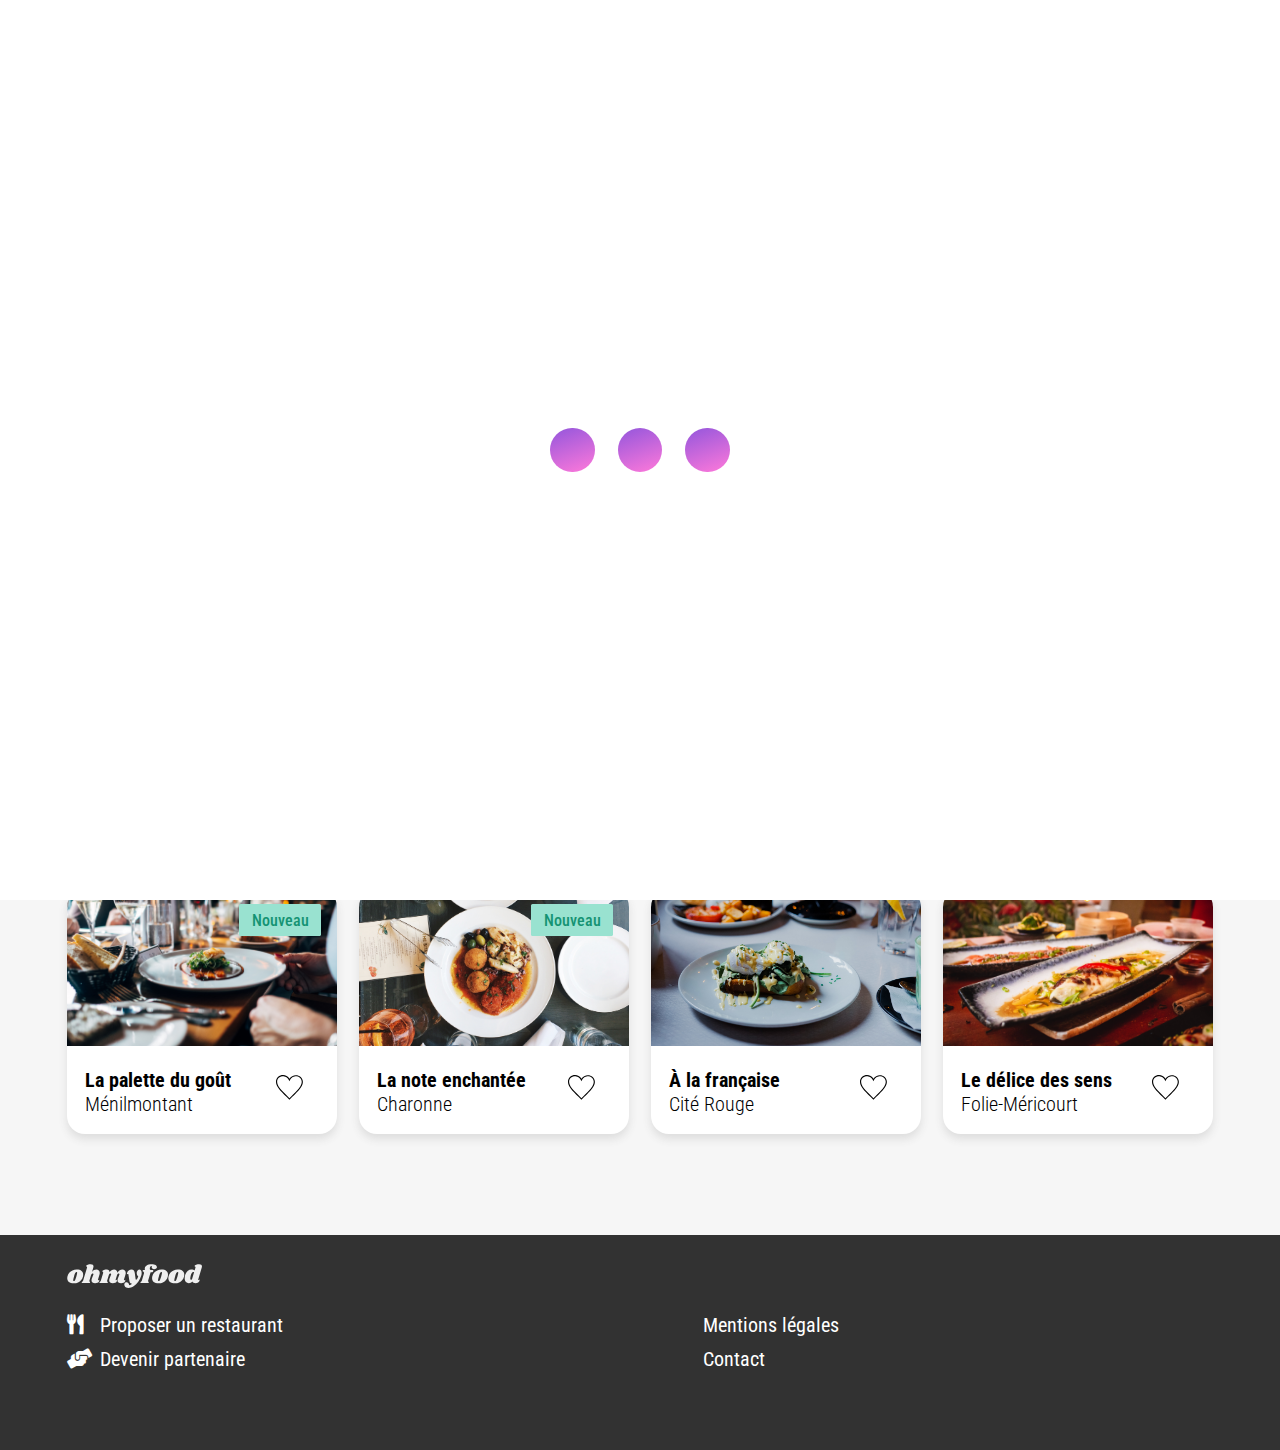
==== commit bffcc0ef: "Accueil-Menu: responsive view tab/desktop" ====
--- a/index.html
+++ b/index.html
@@ -146,6 +146,10 @@
                         <path d="M12 20.593C9.62863 18.26 7.3034 16.0655 5.40613 14C2.79899 11.1617 1 8.56697 1 6.191C1 2.4 4.068 1 6.281 1C7.593 1 10.432 1.501 12 5.457C13.59 1.489 16.464 1.01 17.726 1.01C20.266 1.01 23 2.631 23 6.191C23 8.57718 21.2337 11.1308 18.5902 14C16.7258 16.0234 14.4252 18.2038 12 20.593ZM17.726 0.00999999C15.523 0.00999999 13.28 1.052 12 3.248C10.715 1.042 8.478 0 6.281 0C3.098 0 0 2.187 0 6.191C0 10.852 5.571 15.62 12 22C18.43 15.62 24 10.852 24 6.191C24 2.18 20.905 0.00999999 17.726 0.00999999Z"></path>
                     </svg>
                 </div>
+                <div class="restaurants_card-invisible">
+                </div>
+                <div class="restaurants_card-invisible">
+                </div>
             </div>
         </section>
     </main>
--- a/style.css
+++ b/style.css
@@ -474,7 +474,7 @@
      object-fit: cover;
 }
 
-.menu {
+.menu_info {
   padding: 1.8em 1em;
   padding-bottom: 3em;
   display: -webkit-box;
@@ -692,4 +692,124 @@
             transform: translateY(0);
   }
 }
+
+@media only screen and (min-width: 480px) {
+  h2 {
+    font-size: 1.8em;
+  }
+  .btn {
+    font-size: 0.9em;
+  }
+  body {
+    font-size: 1.8em;
+  }
+}
+
+@media only screen and (min-width: 768px) {
+  body {
+    font-size: 2.4em;
+  }
+}
+
+@media only screen and (min-width: 992px) {
+  body {
+    font-size: 1.4em;
+  }
+  section {
+    padding: 1em 3em;
+  }
+  .fonctionnement {
+    -webkit-box-orient: horizontal;
+    -webkit-box-direction: normal;
+        -ms-flex-flow: row;
+            flex-flow: row;
+    gap: 1em;
+  }
+  .fonctionnement_div {
+    margin-top: 1em;
+    -webkit-box-orient: vertical;
+    -webkit-box-direction: normal;
+        -ms-flex-flow: column;
+            flex-flow: column;
+    height: auto;
+    -webkit-box-flex: 1;
+        -ms-flex-positive: 1;
+            flex-grow: 1;
+    text-align: center;
+    gap: 0.6em;
+    padding: 0 0.5em 1em;
+  }
+  .fonctionnement_div .circle {
+    margin: -0.7em 0 0;
+    font-size: 1.2em;
+  }
+  .fonctionnement_div i {
+    font-size: 1.2em;
+  }
+  .fonctionnement_div h3 {
+    width: auto;
+    font-size: 1em;
+  }
+  .restaurants {
+    -ms-flex-flow: wrap;
+        flex-flow: wrap;
+    max-width: 63em;
+  }
+  .restaurants_card {
+    -webkit-box-flex: 1;
+        -ms-flex: 1 1 12em;
+            flex: 1 1 12em;
+  }
+  .restaurants_card_image {
+    height: 7em;
+  }
+  .restaurants_card-invisible {
+    -webkit-box-flex: 1;
+        -ms-flex: 1 1 12em;
+            flex: 1 1 12em;
+  }
+  footer {
+    padding-left: 3em;
+    height: 7em;
+  }
+  footer ul {
+    display: -webkit-box;
+    display: -ms-flexbox;
+    display: flex;
+    -webkit-box-orient: vertical;
+    -webkit-box-direction: normal;
+        -ms-flex-flow: column;
+            flex-flow: column;
+    -ms-flex-wrap: wrap;
+        flex-wrap: wrap;
+    height: 4em;
+  }
+  .menu {
+    display: -webkit-box;
+    display: -ms-flexbox;
+    display: flex;
+  }
+  .menu_info {
+    margin: 0;
+    width: 100%;
+    margin-left: -50%;
+    border-top-right-radius: 0;
+    border-bottom-left-radius: 2em;
+    padding: 2.5em 1.3em;
+    -webkit-box-shadow: -1em 0em 1em -1em #333333;
+            box-shadow: -1em 0em 1em -1em #333333;
+  }
+}
+
+@media only screen and (min-width: 1500px) {
+  body {
+    font-size: 1.9em;
+  }
+}
+
+@media only screen and (min-width: 1824px) {
+  body {
+    font-size: 2.5em;
+  }
+}
 /*# sourceMappingURL=style.css.map */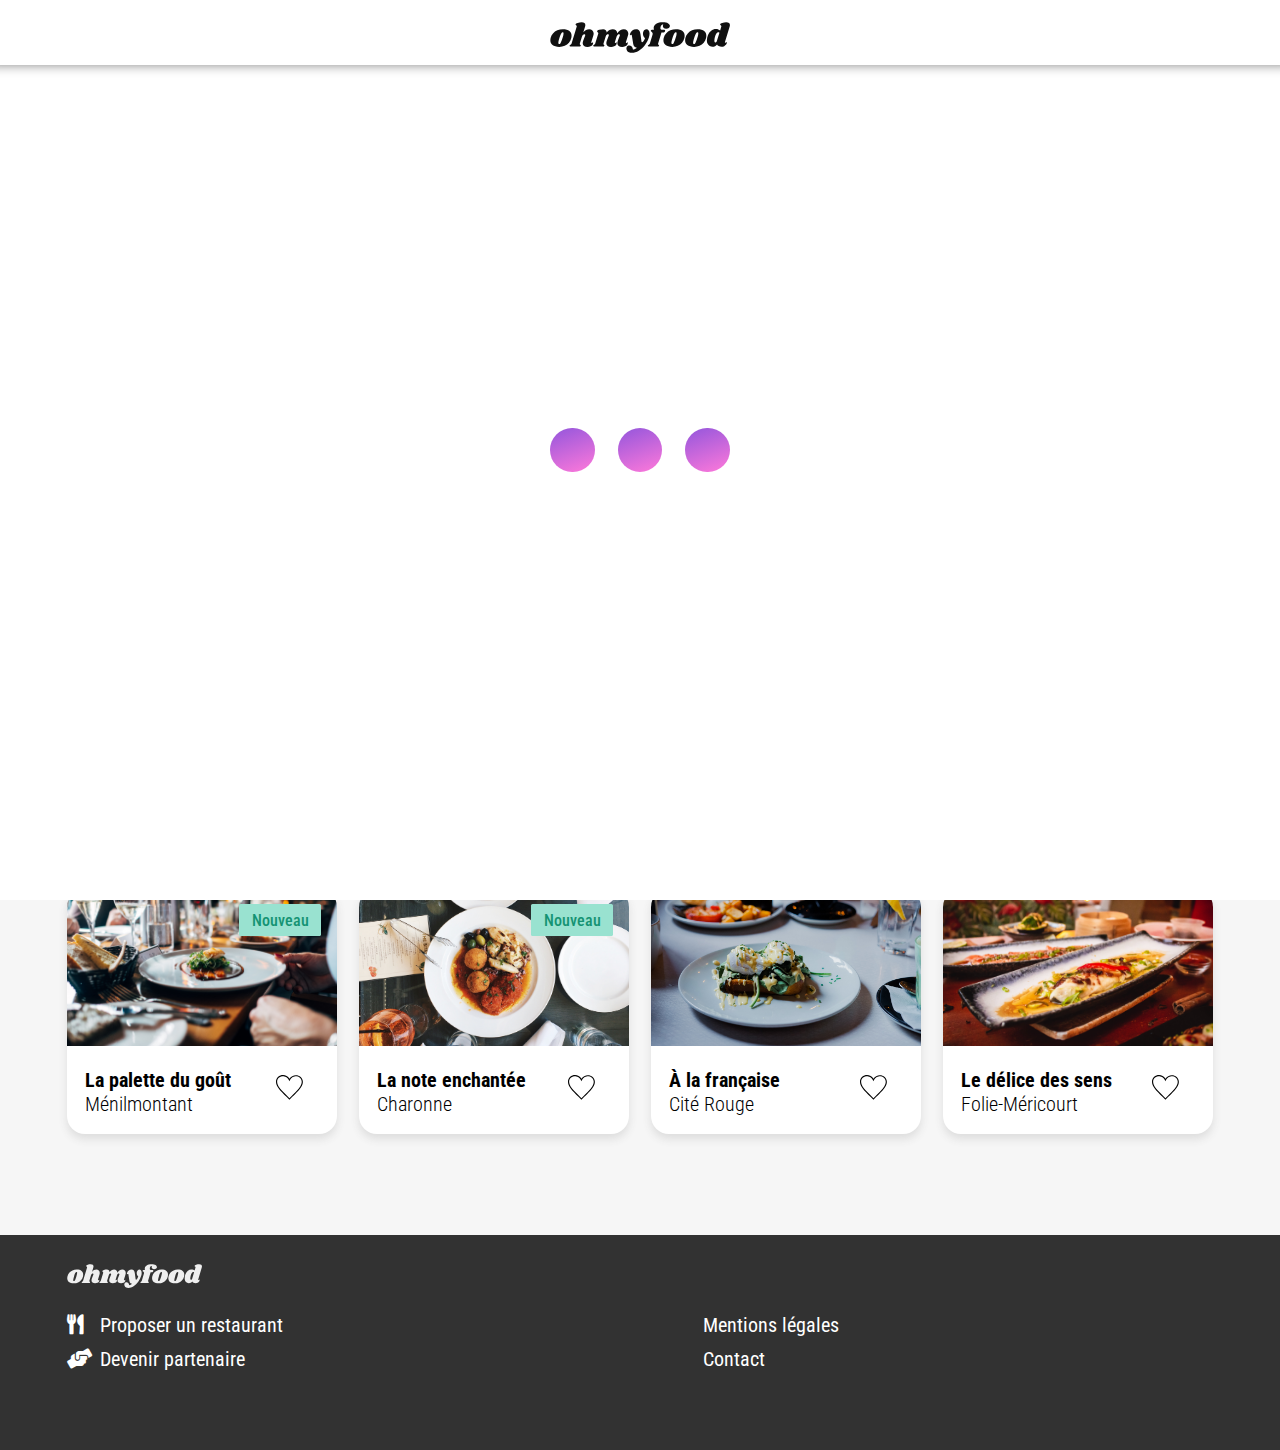
==== commit cab98b6e: "Accueil-Menu: correction W3C" ====
--- a/index.html
+++ b/index.html
@@ -1,18 +1,19 @@
-<!doctype html>
+<!DOCTYPE html>
 <html lang="fr">
 
 <head>
-    <meta charset="utf-8">
-    <meta name="viewport" content="width=device-width, initial-scale=1">
+    <meta charset="utf-8" />
+    <meta name="viewport" content="width=device-width, initial-scale=1" />
     <title>Ohmyfood!</title>
     <link rel="stylesheet" href="https://cdnjs.cloudflare.com/ajax/libs/font-awesome/5.15.4/css/all.min.css"
         integrity="sha512-1ycn6IcaQQ40/MKBW2W4Rhis/DbILU74C1vSrLJxCq57o941Ym01SwNsOMqvEBFlcgUa6xLiPY/NS5R+E6ztJQ=="
         crossorigin="anonymous" />
-    <link rel="preconnect" href="https://fonts.googleapis.com">
-    <link rel="preconnect" href="https://fonts.gstatic.com" crossorigin>
-    <link href="https://fonts.googleapis.com/css2?family=Roboto:wght@100;300;400;500;700;900&family=Shrikhand&display=swap"
-        rel="stylesheet">
-    <link rel="stylesheet" href="style.css">
+    <link rel="preconnect" href="https://fonts.googleapis.com" />
+    <link rel="preconnect" href="https://fonts.gstatic.com" crossorigin />
+    <link
+        href="https://fonts.googleapis.com/css2?family=Roboto:wght@100;300;400;500;700;900&family=Shrikhand&display=swap"
+        rel="stylesheet" />
+    <link rel="stylesheet" href="style.css" />
 </head>
 
 <body>
@@ -25,7 +26,7 @@
     </div>
     <header>
         <div class="nav">
-            <img class="nav_logo" src="images/logo/ohmyfood@2x.svg" alt="logo Ohmyfood">
+            <img class="nav_logo" src="images/logo/ohmyfood@2x.svg" alt="logo Ohmyfood" />
         </div>
         <div class="localisation">
             <i class="fas fa-map-marker-alt"></i>
@@ -64,100 +65,103 @@
             <h2>Restaurants</h2>
             <div class="restaurants">
                 <div class="restaurants_card">
-                    <a href="À_la_française.html">
-                    <div class="restaurants_card_new">
-                        Nouveau
-                    </div>
-                    <img class="restaurants_card_image" src="images/restaurants/jay-wennington-N_Y88TWmGwA-unsplash.jpg"
-                        alt="images La palette du goût">
-                    <div class="restaurants_card_info">
-                        <div class="restaurants_card_info_text">
-                            <h3>La palette du goût</h3>
-                            <p>Ménilmontant</p>
+                    <a href="La_palette_du_goût.html">
+                        <div class="restaurants_card_new">Nouveau</div>
+                        <img class="restaurants_card_image"
+                            src="images/restaurants/jay-wennington-N_Y88TWmGwA-unsplash.jpg"
+                            alt="images La palette du goût" />
+                        <div class="restaurants_card_info">
+                            <div class="restaurants_card_info_text">
+                                <h3>La palette du goût</h3>
+                                <p>Ménilmontant</p>
+                            </div>
                         </div>
-                    </div>
                     </a>
                     <svg class="heart" xmlns="http://www.w3.org/2000/svg" viewBox="0 0 24 22">
                         <linearGradient id="grad" x1="25%" y1="0%" x2="0%" y2="100%">
-                            <stop class="purple" offset="0%"/>
-                            <stop class="pink" offset="100%"/>
+                            <stop class="purple" offset="0%" />
+                            <stop class="pink" offset="100%" />
                         </linearGradient>
-                        <path d="M12 20.593C9.62863 18.26 7.3034 16.0655 5.40613 14C2.79899 11.1617 1 8.56697 1 6.191C1 2.4 4.068 1 6.281 1C7.593 1 10.432 1.501 12 5.457C13.59 1.489 16.464 1.01 17.726 1.01C20.266 1.01 23 2.631 23 6.191C23 8.57718 21.2337 11.1308 18.5902 14C16.7258 16.0234 14.4252 18.2038 12 20.593ZM17.726 0.00999999C15.523 0.00999999 13.28 1.052 12 3.248C10.715 1.042 8.478 0 6.281 0C3.098 0 0 2.187 0 6.191C0 10.852 5.571 15.62 12 22C18.43 15.62 24 10.852 24 6.191C24 2.18 20.905 0.00999999 17.726 0.00999999Z"></path>
+                        <path class="empty"
+                            d="M12 20.593C9.62863 18.26 7.3034 16.0655 5.40613 14C2.79899 11.1617 1 8.56697 1 6.191C1 2.4 4.068 1 6.281 1C7.593 1 10.432 1.501 12 5.457C13.59 1.489 16.464 1.01 17.726 1.01C20.266 1.01 23 2.631 23 6.191C23 8.57718 21.2337 11.1308 18.5902 14C16.7258 16.0234 14.4252 18.2038 12 20.593ZM17.726 0.00999999C15.523 0.00999999 13.28 1.052 12 3.248C10.715 1.042 8.478 0 6.281 0C3.098 0 0 2.187 0 6.191C0 10.852 5.571 15.62 12 22C18.43 15.62 24 10.852 24 6.191C24 2.18 20.905 0.00999999 17.726 0.00999999Z">
+                        </path>
+                        <path class="full"
+                            d=" M17.726 0.00999999C15.523 0.00999999 13.28 1.052 12 3.248C10.715 1.042 8.478 0 6.281 0C3.098 0 0 2.187 0 6.191C0 10.852 5.571 15.62 12 22C18.43 15.62 24 10.852 24 6.191C24 2.18 20.905 0.00999999 17.726 0.00999999Z">
+                        </path>
+                    </svg>
+                </div>
+                <div class="restaurants_card">
+                    <a href="La_note_enchantée.html">
+                        <div class="restaurants_card_new">Nouveau</div>
+                        <img class="restaurants_card_image center"
+                            src="images/restaurants/stil-u2Lp8tXIcjw-unsplash.jpg" alt="images La note enchantée" />
+                        <div class="restaurants_card_info">
+                            <div class="restaurants_card_info_text">
+                                <h3>La note enchantée</h3>
+                                <p>Charonne</p>
+                            </div>
+                        </div>
+                    </a>
+                    <svg class="heart" xmlns="http://www.w3.org/2000/svg" viewBox="0 0 24 22">
+                        <path class="empty"
+                            d="M12 20.593C9.62863 18.26 7.3034 16.0655 5.40613 14C2.79899 11.1617 1 8.56697 1 6.191C1 2.4 4.068 1 6.281 1C7.593 1 10.432 1.501 12 5.457C13.59 1.489 16.464 1.01 17.726 1.01C20.266 1.01 23 2.631 23 6.191C23 8.57718 21.2337 11.1308 18.5902 14C16.7258 16.0234 14.4252 18.2038 12 20.593ZM17.726 0.00999999C15.523 0.00999999 13.28 1.052 12 3.248C10.715 1.042 8.478 0 6.281 0C3.098 0 0 2.187 0 6.191C0 10.852 5.571 15.62 12 22C18.43 15.62 24 10.852 24 6.191C24 2.18 20.905 0.00999999 17.726 0.00999999Z">
+                        </path>
+                        <path class="full"
+                            d=" M17.726 0.00999999C15.523 0.00999999 13.28 1.052 12 3.248C10.715 1.042 8.478 0 6.281 0C3.098 0 0 2.187 0 6.191C0 10.852 5.571 15.62 12 22C18.43 15.62 24 10.852 24 6.191C24 2.18 20.905 0.00999999 17.726 0.00999999Z">
+                        </path>
                     </svg>
                 </div>
                 <div class="restaurants_card">
                     <a href="À_la_française.html">
-                    <div class="restaurants_card_new">
-                        Nouveau
-                    </div>
-                    <img class="restaurants_card_image center" src="images/restaurants/stil-u2Lp8tXIcjw-unsplash.jpg"
-                        alt="images La palette du goût">
-                    <div class="restaurants_card_info">
-                        <div class="restaurants_card_info_text">
-                            <h3>La note enchantée</h3>
-                            <p>Charonne</p>
+                        <img class="restaurants_card_image"
+                            src="images/restaurants/toa-heftiba-DQKerTsQwi0-unsplash.jpg" alt="images À la française" />
+                        <div class="restaurants_card_info">
+                            <div class="restaurants_card_info_text">
+                                <h3>À la française</h3>
+                                <p>Cité Rouge</p>
+                            </div>
                         </div>
-                    </div>
                     </a>
                     <svg class="heart" xmlns="http://www.w3.org/2000/svg" viewBox="0 0 24 22">
-                        <linearGradient id="grad" x1="25%" y1="0%" x2="0%" y2="100%">
-                            <stop class="purple" offset="0%"/>
-                            <stop class="pink" offset="100%"/>
-                        </linearGradient>
-                        <path d="M12 20.593C9.62863 18.26 7.3034 16.0655 5.40613 14C2.79899 11.1617 1 8.56697 1 6.191C1 2.4 4.068 1 6.281 1C7.593 1 10.432 1.501 12 5.457C13.59 1.489 16.464 1.01 17.726 1.01C20.266 1.01 23 2.631 23 6.191C23 8.57718 21.2337 11.1308 18.5902 14C16.7258 16.0234 14.4252 18.2038 12 20.593ZM17.726 0.00999999C15.523 0.00999999 13.28 1.052 12 3.248C10.715 1.042 8.478 0 6.281 0C3.098 0 0 2.187 0 6.191C0 10.852 5.571 15.62 12 22C18.43 15.62 24 10.852 24 6.191C24 2.18 20.905 0.00999999 17.726 0.00999999Z"></path>
+                        <path class="empty"
+                            d="M12 20.593C9.62863 18.26 7.3034 16.0655 5.40613 14C2.79899 11.1617 1 8.56697 1 6.191C1 2.4 4.068 1 6.281 1C7.593 1 10.432 1.501 12 5.457C13.59 1.489 16.464 1.01 17.726 1.01C20.266 1.01 23 2.631 23 6.191C23 8.57718 21.2337 11.1308 18.5902 14C16.7258 16.0234 14.4252 18.2038 12 20.593ZM17.726 0.00999999C15.523 0.00999999 13.28 1.052 12 3.248C10.715 1.042 8.478 0 6.281 0C3.098 0 0 2.187 0 6.191C0 10.852 5.571 15.62 12 22C18.43 15.62 24 10.852 24 6.191C24 2.18 20.905 0.00999999 17.726 0.00999999Z">
+                        </path>
+                        <path class="full"
+                            d=" M17.726 0.00999999C15.523 0.00999999 13.28 1.052 12 3.248C10.715 1.042 8.478 0 6.281 0C3.098 0 0 2.187 0 6.191C0 10.852 5.571 15.62 12 22C18.43 15.62 24 10.852 24 6.191C24 2.18 20.905 0.00999999 17.726 0.00999999Z">
+                        </path>
                     </svg>
                 </div>
                 <div class="restaurants_card">
-                    <a href="À_la_française.html">
-                    <img class="restaurants_card_image" src="images/restaurants/toa-heftiba-DQKerTsQwi0-unsplash.jpg"
-                        alt="images La palette du goût">
-                    <div class="restaurants_card_info">
-                        <div class="restaurants_card_info_text">
-                            <h3>À la française</h3>
-                            <p>Cité Rouge</p>
+                    <a href="Le_délice_des_sens.html">
+                        <img class="restaurants_card_image"
+                            src="images/restaurants/louis-hansel-shotsoflouis-qNBGVyOCY8Q-unsplash.jpg"
+                            alt="image Le délice des sens" />
+                        <div class="restaurants_card_info">
+                            <div class="restaurants_card_info_text">
+                                <h3>Le délice des sens</h3>
+                                <p>Folie-Méricourt</p>
+                            </div>
                         </div>
-                    </div>
                     </a>
                     <svg class="heart" xmlns="http://www.w3.org/2000/svg" viewBox="0 0 24 22">
-                        <linearGradient id="grad" x1="25%" y1="0%" x2="0%" y2="100%">
-                            <stop class="purple" offset="0%"/>
-                            <stop class="pink" offset="100%"/>
-                        </linearGradient>
-                        <path d="M12 20.593C9.62863 18.26 7.3034 16.0655 5.40613 14C2.79899 11.1617 1 8.56697 1 6.191C1 2.4 4.068 1 6.281 1C7.593 1 10.432 1.501 12 5.457C13.59 1.489 16.464 1.01 17.726 1.01C20.266 1.01 23 2.631 23 6.191C23 8.57718 21.2337 11.1308 18.5902 14C16.7258 16.0234 14.4252 18.2038 12 20.593ZM17.726 0.00999999C15.523 0.00999999 13.28 1.052 12 3.248C10.715 1.042 8.478 0 6.281 0C3.098 0 0 2.187 0 6.191C0 10.852 5.571 15.62 12 22C18.43 15.62 24 10.852 24 6.191C24 2.18 20.905 0.00999999 17.726 0.00999999Z"></path>
+                        <path class="empty"
+                            d="M12 20.593C9.62863 18.26 7.3034 16.0655 5.40613 14C2.79899 11.1617 1 8.56697 1 6.191C1 2.4 4.068 1 6.281 1C7.593 1 10.432 1.501 12 5.457C13.59 1.489 16.464 1.01 17.726 1.01C20.266 1.01 23 2.631 23 6.191C23 8.57718 21.2337 11.1308 18.5902 14C16.7258 16.0234 14.4252 18.2038 12 20.593ZM17.726 0.00999999C15.523 0.00999999 13.28 1.052 12 3.248C10.715 1.042 8.478 0 6.281 0C3.098 0 0 2.187 0 6.191C0 10.852 5.571 15.62 12 22C18.43 15.62 24 10.852 24 6.191C24 2.18 20.905 0.00999999 17.726 0.00999999Z">
+                        </path>
+                        <path class="full"
+                            d=" M17.726 0.00999999C15.523 0.00999999 13.28 1.052 12 3.248C10.715 1.042 8.478 0 6.281 0C3.098 0 0 2.187 0 6.191C0 10.852 5.571 15.62 12 22C18.43 15.62 24 10.852 24 6.191C24 2.18 20.905 0.00999999 17.726 0.00999999Z">
+                        </path>
                     </svg>
                 </div>
-                <div class="restaurants_card">
-                    <a href="À_la_française.html">
-                    <img class="restaurants_card_image"
-                        src="images/restaurants/louis-hansel-shotsoflouis-qNBGVyOCY8Q-unsplash.jpg"
-                        alt="images La palette du goût">
-                    <div class="restaurants_card_info">
-                        <div class="restaurants_card_info_text">
-                            <h3>Le délice des sens</h3>
-                            <p>Folie-Méricourt</p>
-                        </div>
-                    </div>
-                    </a>
-                    <svg class="heart" xmlns="http://www.w3.org/2000/svg" viewBox="0 0 24 22">
-                        <linearGradient id="grad" x1="25%" y1="0%" x2="0%" y2="100%">
-                            <stop class="purple" offset="0%"/>
-                            <stop class="pink" offset="100%"/>
-                        </linearGradient>
-                        <path d="M12 20.593C9.62863 18.26 7.3034 16.0655 5.40613 14C2.79899 11.1617 1 8.56697 1 6.191C1 2.4 4.068 1 6.281 1C7.593 1 10.432 1.501 12 5.457C13.59 1.489 16.464 1.01 17.726 1.01C20.266 1.01 23 2.631 23 6.191C23 8.57718 21.2337 11.1308 18.5902 14C16.7258 16.0234 14.4252 18.2038 12 20.593ZM17.726 0.00999999C15.523 0.00999999 13.28 1.052 12 3.248C10.715 1.042 8.478 0 6.281 0C3.098 0 0 2.187 0 6.191C0 10.852 5.571 15.62 12 22C18.43 15.62 24 10.852 24 6.191C24 2.18 20.905 0.00999999 17.726 0.00999999Z"></path>
-                    </svg>
-                </div>
-                <div class="restaurants_card-invisible">
-                </div>
-                <div class="restaurants_card-invisible">
-                </div>
+                <div class="restaurants_card-invisible"></div>
+                <div class="restaurants_card-invisible"></div>
             </div>
         </section>
     </main>
     <footer>
-        <img src="images/logo/ohmyfood@2x.svg" alt="logo Ohmyfood">
+        <img src="images/logo/ohmyfood@2x.svg" alt="logo Ohmyfood" />
         <ul>
             <li><i class="fas fa-utensils"></i> Proposer un restaurant</li>
-            <li><i class="fas fa-hands-helping"></i>    Devenir partenaire</li>
+            <li><i class="fas fa-hands-helping"></i> Devenir partenaire</li>
             <li>Mentions légales</li>
             <li><a href="mailto:contact@ohmyfood.com">Contact</a></li>
         </ul>
--- a/style.css
+++ b/style.css
@@ -122,6 +122,9 @@
       -ms-flex-pack: center;
           justify-content: center;
   position: relative;
+  -webkit-box-shadow: 0 -0.5em 0.5em 0.5em grey;
+          box-shadow: 0 -0.5em 0.5em 0.5em grey;
+  z-index: 10;
 }
 
 .nav i {
@@ -142,8 +145,6 @@
   display: -ms-flexbox;
   display: flex;
   background-color: #eaeaea;
-  -webkit-box-shadow: 0 0.5em 0.5em -0.5em gray inset;
-          box-shadow: 0 0.5em 0.5em -0.5em gray inset;
   padding: 1em 2em 1em 0;
   -webkit-box-pack: center;
       -ms-flex-pack: center;
@@ -380,6 +381,10 @@
   width: 1.2em;
 }
 
+.heart .full {
+  opacity: 0;
+}
+
 .heart linearGradient .purple {
   stop-color: #9356DC;
 }
@@ -388,52 +393,15 @@
   stop-color: #FF79DA;
 }
 
-.heart:hover path {
+.heart:hover .empty {
+  opacity: 0;
+}
+
+.heart:hover .full {
   fill: url("#grad");
-  -webkit-animation: heartAnim 0.3s linear forwards;
-          animation: heartAnim 0.3s linear forwards;
-}
-
-@-webkit-keyframes heartAnim {
-  0% {
-    d: path("M12 20.593C9.62863 18.26 7.3034 16.0655 5.40613 14C2.79899 11.1617 1 8.56697 1 6.191C1 2.4 4.068 1 6.281 1C7.593 1 10.432 1.501 12 5.457C13.59 1.489 16.464 1.01 17.726 1.01C20.266 1.01 23 2.631 23 6.191C23 8.57718 21.2337 11.1308 18.5902 14C16.7258 16.0234 14.4252 18.2038 12 20.593ZM17.726 0.00999999C15.523 0.00999999 13.28 1.052 12 3.248C10.715 1.042 8.478 0 6.281 0C3.098 0 0 2.187 0 6.191C0 10.852 5.571 15.62 12 22C18.43 15.62 24 10.852 24 6.191C24 2.18 20.905 0.00999999 17.726 0.00999999Z");
-  }
-  25% {
-    d: path("M12 15.5C10.5 17.5 6.95587 15.4683 5.5 14C1.89915 10.3684 1 9.11414 1 6.191C1 2.4 4.068 1 6.281 1C7.593 1 10.432 1.501 12 5.457C13.59 1.489 16.464 1.01 17.726 1.01C20.266 1.01 23 2.631 23 6.191C23 9.11768 23.1739 9.29631 19.5 13C18.066 14.4456 14.5 13 12 15.5ZM17.726 0.00999999C15.523 0.00999999 13.28 1.052 12 3.248C10.715 1.042 8.478 0 6.281 0C3.098 0 0 2.187 0 6.191C0 10.852 5.571 15.62 12 22C18.43 15.62 24 10.852 24 6.191C24 2.18 20.905 0.00999999 17.726 0.00999999Z");
-  }
-  50% {
-    d: path("M12.5 9.5C9.5 6.5 6 11 3 9.5C1.5 8.75 1 6.191 1 6.191C1 2.4 4.068 1 6.281 1C7.593 1 10.432 1.501 12 5.457C13.59 1.489 16.464 1.01 17.726 1.01C20.266 1.01 23 2.631 23 6.191C23 6.191 23.5 7 21 11C19.566 12.4456 15 12 12.5 9.5ZM17.726 0.00999999C15.523 0.00999999 13.28 1.052 12 3.248C10.715 1.042 8.478 0 6.281 0C3.098 0 0 2.187 0 6.191C0 10.852 5.571 15.62 12 22C18.43 15.62 24 10.852 24 6.191C24 2.18 20.905 0.00999999 17.726 0.00999999Z");
-  }
-  75% {
-    d: path("M12 6C7.80235 6.61622 7 8.5 3 8C1.51158 7.81395 1 6.191 1 6.191C1 2.4 4.068 1 6.281 1C7.593 1 10.432 1.501 12 5.457C13.59 1.489 16.464 1.01 17.726 1.01C20.266 1.01 22 3.5 22 3.5C22 3.5 23.5 5.457 21 5C19 5 17 5.266 12 6ZM17.726 0.00999999C15.523 0.00999999 13.28 1.052 12 3.248C10.715 1.042 8.478 0 6.281 0C3.098 0 0 2.187 0 6.191C0 10.852 5.571 15.62 12 22C18.43 15.62 24 10.852 24 6.191C24 2.18 20.905 0.00999999 17.726 0.00999999Z");
-  }
-  97% {
-    d: path("M12 5.5C11 5.5 10.5 1.07031 6.281 1.07031C1.781 1.07031 1 6.191 1 6.191C1 2.4 4.068 1 6.281 1C7.593 1 10.432 1.501 12 5.457C13.59 1.489 16.464 1.01 17.726 1.01C20.266 1.01 22 3.5 22 3.5C22 3.5 20 1.19028 17.726 1.19028C13.3194 1.19028 13 5.5 12 5.5ZM17.726 0.00999999C15.523 0.00999999 13.28 1.052 12 3.248C10.715 1.042 8.478 0 6.281 0C3.098 0 0 2.187 0 6.191C0 10.852 5.571 15.62 12 22C18.43 15.62 24 10.852 24 6.191C24 2.18 20.905 0.00999999 17.726 0.00999999Z");
-  }
-  100% {
-    d: path("M17.726 0.00999999C15.523 0.00999999 13.28 1.052 12 3.248C10.715 1.042 8.478 0 6.281 0C3.098 0 0 2.187 0 6.191C0 10.852 5.571 15.62 12 22C18.43 15.62 24 10.852 24 6.191C24 2.18 20.905 0.00999999 17.726 0.00999999Z");
-  }
-}
-
-@keyframes heartAnim {
-  0% {
-    d: path("M12 20.593C9.62863 18.26 7.3034 16.0655 5.40613 14C2.79899 11.1617 1 8.56697 1 6.191C1 2.4 4.068 1 6.281 1C7.593 1 10.432 1.501 12 5.457C13.59 1.489 16.464 1.01 17.726 1.01C20.266 1.01 23 2.631 23 6.191C23 8.57718 21.2337 11.1308 18.5902 14C16.7258 16.0234 14.4252 18.2038 12 20.593ZM17.726 0.00999999C15.523 0.00999999 13.28 1.052 12 3.248C10.715 1.042 8.478 0 6.281 0C3.098 0 0 2.187 0 6.191C0 10.852 5.571 15.62 12 22C18.43 15.62 24 10.852 24 6.191C24 2.18 20.905 0.00999999 17.726 0.00999999Z");
-  }
-  25% {
-    d: path("M12 15.5C10.5 17.5 6.95587 15.4683 5.5 14C1.89915 10.3684 1 9.11414 1 6.191C1 2.4 4.068 1 6.281 1C7.593 1 10.432 1.501 12 5.457C13.59 1.489 16.464 1.01 17.726 1.01C20.266 1.01 23 2.631 23 6.191C23 9.11768 23.1739 9.29631 19.5 13C18.066 14.4456 14.5 13 12 15.5ZM17.726 0.00999999C15.523 0.00999999 13.28 1.052 12 3.248C10.715 1.042 8.478 0 6.281 0C3.098 0 0 2.187 0 6.191C0 10.852 5.571 15.62 12 22C18.43 15.62 24 10.852 24 6.191C24 2.18 20.905 0.00999999 17.726 0.00999999Z");
-  }
-  50% {
-    d: path("M12.5 9.5C9.5 6.5 6 11 3 9.5C1.5 8.75 1 6.191 1 6.191C1 2.4 4.068 1 6.281 1C7.593 1 10.432 1.501 12 5.457C13.59 1.489 16.464 1.01 17.726 1.01C20.266 1.01 23 2.631 23 6.191C23 6.191 23.5 7 21 11C19.566 12.4456 15 12 12.5 9.5ZM17.726 0.00999999C15.523 0.00999999 13.28 1.052 12 3.248C10.715 1.042 8.478 0 6.281 0C3.098 0 0 2.187 0 6.191C0 10.852 5.571 15.62 12 22C18.43 15.62 24 10.852 24 6.191C24 2.18 20.905 0.00999999 17.726 0.00999999Z");
-  }
-  75% {
-    d: path("M12 6C7.80235 6.61622 7 8.5 3 8C1.51158 7.81395 1 6.191 1 6.191C1 2.4 4.068 1 6.281 1C7.593 1 10.432 1.501 12 5.457C13.59 1.489 16.464 1.01 17.726 1.01C20.266 1.01 22 3.5 22 3.5C22 3.5 23.5 5.457 21 5C19 5 17 5.266 12 6ZM17.726 0.00999999C15.523 0.00999999 13.28 1.052 12 3.248C10.715 1.042 8.478 0 6.281 0C3.098 0 0 2.187 0 6.191C0 10.852 5.571 15.62 12 22C18.43 15.62 24 10.852 24 6.191C24 2.18 20.905 0.00999999 17.726 0.00999999Z");
-  }
-  97% {
-    d: path("M12 5.5C11 5.5 10.5 1.07031 6.281 1.07031C1.781 1.07031 1 6.191 1 6.191C1 2.4 4.068 1 6.281 1C7.593 1 10.432 1.501 12 5.457C13.59 1.489 16.464 1.01 17.726 1.01C20.266 1.01 22 3.5 22 3.5C22 3.5 20 1.19028 17.726 1.19028C13.3194 1.19028 13 5.5 12 5.5ZM17.726 0.00999999C15.523 0.00999999 13.28 1.052 12 3.248C10.715 1.042 8.478 0 6.281 0C3.098 0 0 2.187 0 6.191C0 10.852 5.571 15.62 12 22C18.43 15.62 24 10.852 24 6.191C24 2.18 20.905 0.00999999 17.726 0.00999999Z");
-  }
-  100% {
-    d: path("M17.726 0.00999999C15.523 0.00999999 13.28 1.052 12 3.248C10.715 1.042 8.478 0 6.281 0C3.098 0 0 2.187 0 6.191C0 10.852 5.571 15.62 12 22C18.43 15.62 24 10.852 24 6.191C24 2.18 20.905 0.00999999 17.726 0.00999999Z");
-  }
+  opacity: 1;
+  -webkit-transition: 0.8s ease;
+  transition: 0.8s ease;
 }
 
 footer {
@@ -472,6 +440,7 @@
           box-sizing: border-box;
   -o-object-fit: cover;
      object-fit: cover;
+  max-height: 12em;
 }
 
 .menu_info {
@@ -563,6 +532,11 @@
 .menu_div:nth-child(5) {
   -webkit-animation-delay: 0.75s;
           animation-delay: 0.75s;
+}
+
+.menu_div:nth-child(6) {
+  -webkit-animation-delay: 1s;
+          animation-delay: 1s;
 }
 
 .menu_div:hover {
@@ -701,13 +675,13 @@
     font-size: 0.9em;
   }
   body {
-    font-size: 1.8em;
+    font-size: 1.4em;
   }
 }
 
 @media only screen and (min-width: 768px) {
   body {
-    font-size: 2.4em;
+    font-size: 2.3em;
   }
 }
 
@@ -789,10 +763,14 @@
     display: -ms-flexbox;
     display: flex;
   }
+  .menu_image {
+    width: 60%;
+    max-height: none;
+  }
   .menu_info {
     margin: 0;
     width: 100%;
-    margin-left: -50%;
+    margin-left: -15%;
     border-top-right-radius: 0;
     border-bottom-left-radius: 2em;
     padding: 2.5em 1.3em;
